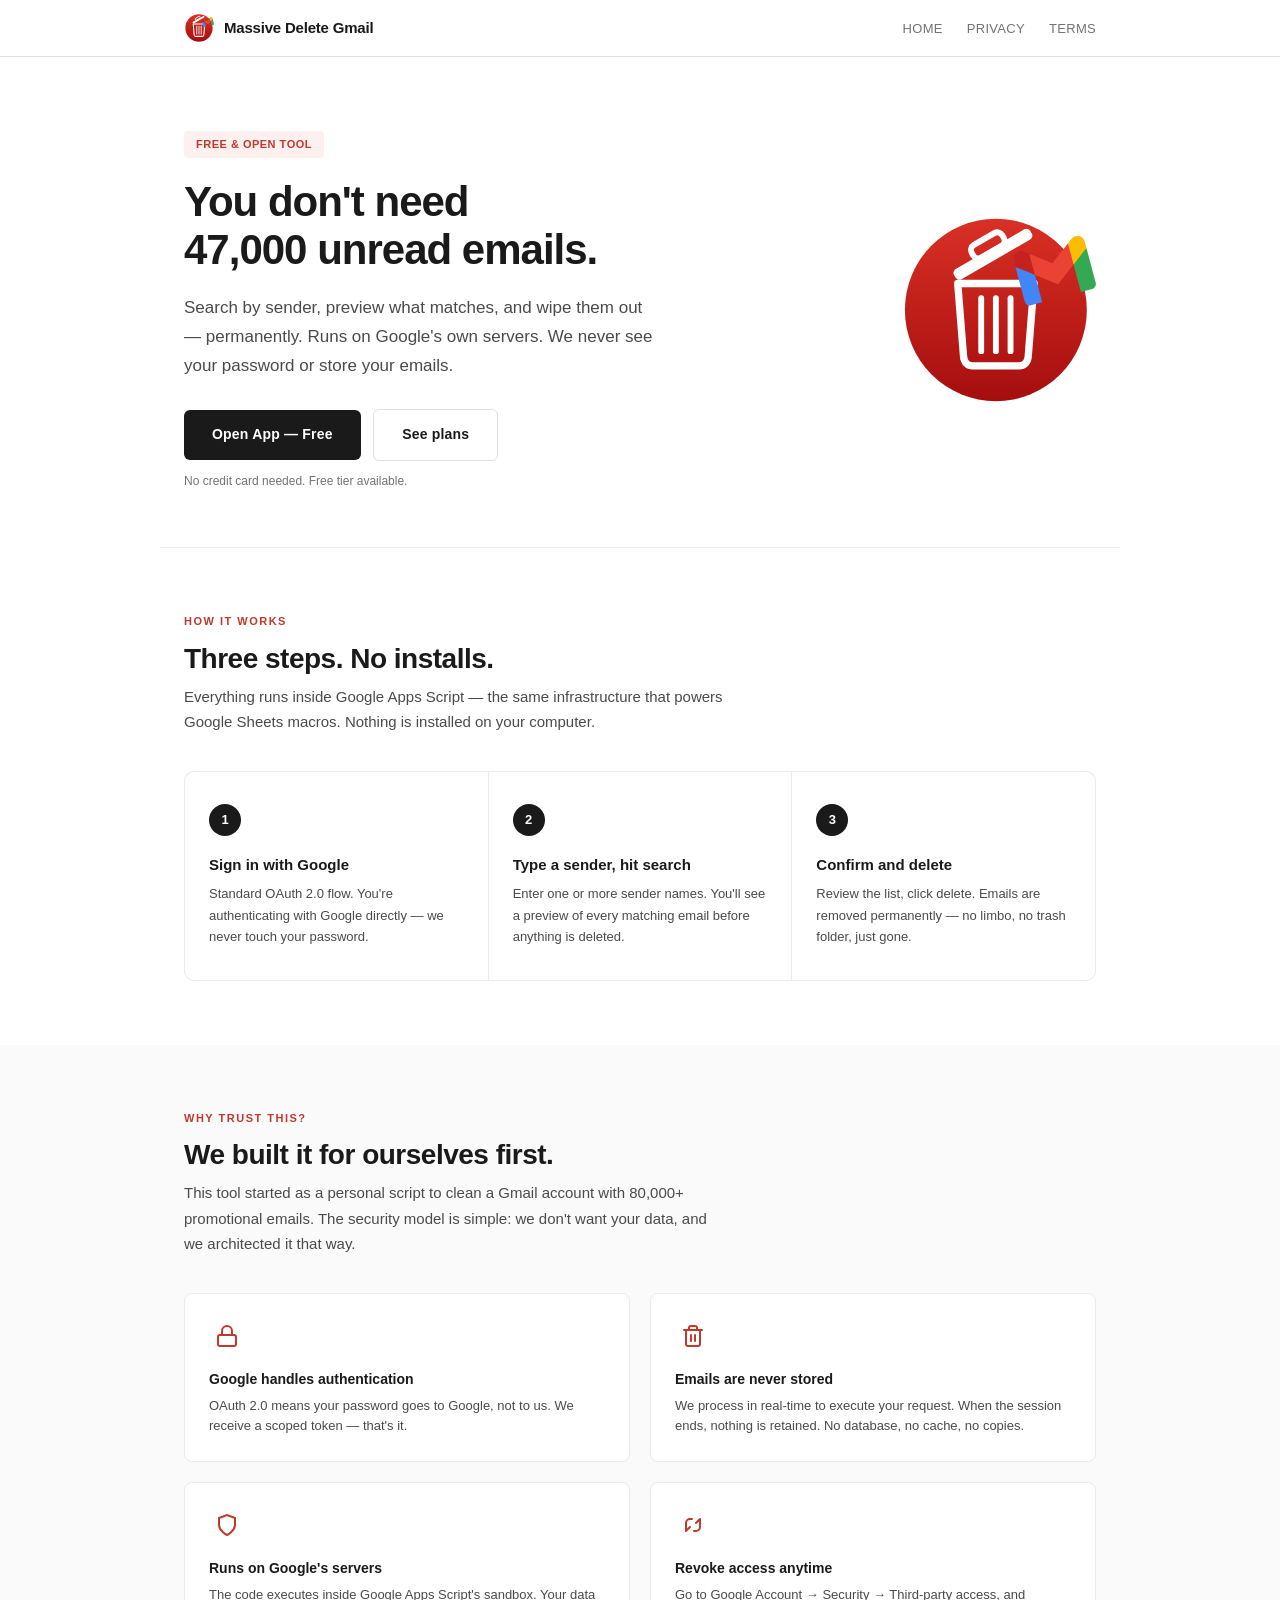
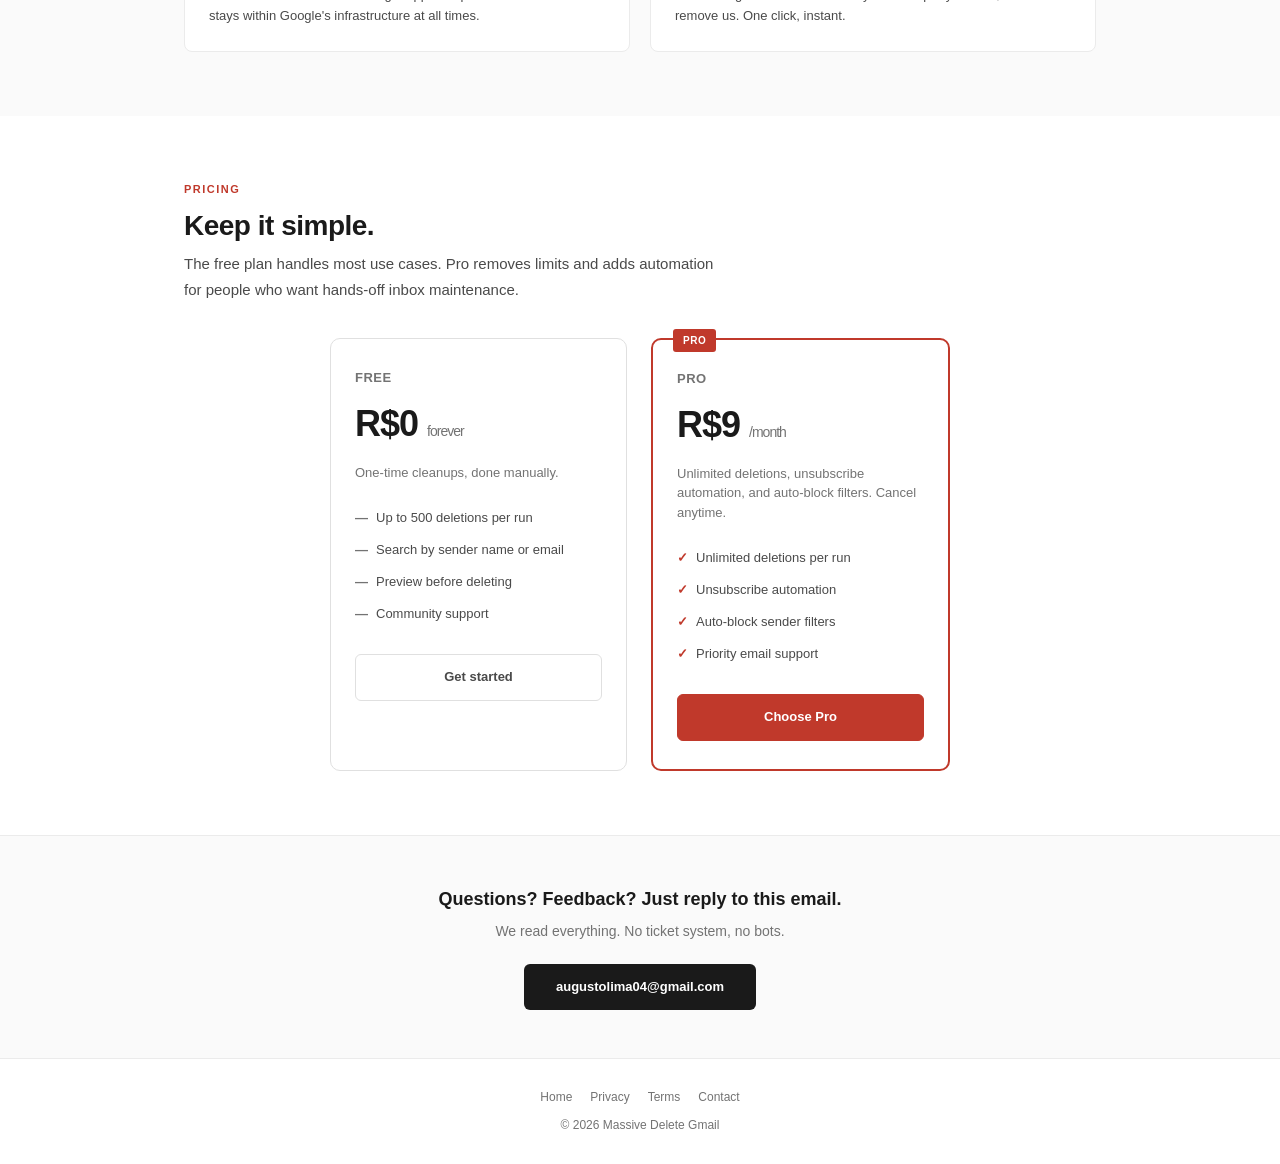
==== index.html @ 410d3230 "Update pricing to BRL R/month" ====
<!DOCTYPE html>
<html lang="en">
<head>
  <meta charset="UTF-8">
  <meta name="viewport" content="width=device-width, initial-scale=1.0">
  <title>Massive Delete Gmail — Bulk Email Cleanup Tool</title>
  <meta name="description" content="Delete thousands of unwanted Gmail emails in seconds. Free, open tool powered by Google Apps Script. No passwords stored.">
  <meta name="robots" content="index, follow">
  <link rel="icon" href="favicon.svg" type="image/svg+xml">
  <link rel="stylesheet" href="styles.css">
  <script async src="https://pagead2.googlesyndication.com/pagead/js/adsbygoogle.js?client=ca-pub-3567117914117424"
     crossorigin="anonymous"></script>
</head>
<body>

<!-- Nav -->
<nav class="nav">
  <div class="nav__inner">
    <a href="index.html" class="nav__brand">
      <img src="logo_official.svg" alt="Logo" width="30" height="30">
      Massive Delete Gmail
    </a>
    <button class="nav__toggle" onclick="document.querySelector('.nav__links').classList.toggle('open')" aria-label="Menu">
      <span></span><span></span><span></span>
    </button>
    <ul class="nav__links">
      <li><a href="index.html">Home</a></li>
      <li><a href="privacy.html">Privacy</a></li>
      <li><a href="terms.html">Terms</a></li>
    </ul>
  </div>
</nav>

<!-- Hero -->
<section class="hero">
  <div class="hero__content">
    <span class="hero__badge">Free &amp; open tool</span>
    <h1 class="hero__title">You don't need 47,000&nbsp;unread&nbsp;emails.</h1>
    <p class="hero__desc">Search by sender, preview what matches, and wipe them out — permanently. Runs on Google's own servers. We never see your password or store your emails.</p>
    <a href="app/" class="hero__cta">Open App — Free</a>
    <a href="#pricing" class="hero__cta hero__cta--alt">See plans</a>
    <small class="hero__note">No credit card needed. Free tier available.</small>
  </div>
  <div class="hero__visual">
    <img src="logo_official.svg" alt="Massive Delete Gmail" width="200" height="200">
  </div>
</section>

<hr class="divider">

<!-- How it works -->
<section class="sect" id="how-it-works">
  <p class="sect__label">How it works</p>
  <h2 class="sect__heading">Three steps. No installs.</h2>
  <p class="sect__sub">Everything runs inside Google Apps Script — the same infrastructure that powers Google Sheets macros. Nothing is installed on your computer.</p>

  <div class="steps">
    <div class="step">
      <div class="step__num">1</div>
      <h3 class="step__title">Sign in with Google</h3>
      <p class="step__text">Standard OAuth 2.0 flow. You're authenticating with Google directly — we never touch your password.</p>
    </div>
    <div class="step">
      <div class="step__num">2</div>
      <h3 class="step__title">Type a sender, hit search</h3>
      <p class="step__text">Enter one or more sender names. You'll see a preview of every matching email before anything is deleted.</p>
    </div>
    <div class="step">
      <div class="step__num">3</div>
      <h3 class="step__title">Confirm and delete</h3>
      <p class="step__text">Review the list, click delete. Emails are removed permanently — no limbo, no trash folder, just gone.</p>
    </div>
  </div>
</section>

<!-- Trust / Security -->
<div class="sect--tinted">
  <section class="sect" id="security">
    <p class="sect__label">Why trust this?</p>
    <h2 class="sect__heading">We built it for ourselves first.</h2>
    <p class="sect__sub">This tool started as a personal script to clean a Gmail account with 80,000+ promotional emails. The security model is simple: we don't want your data, and we architected it that way.</p>

    <div class="trust">
      <div class="trust__item">
        <div class="trust__icon">
          <svg viewBox="0 0 24 24" fill="none" stroke="#c0392b" stroke-width="2" stroke-linecap="round"><rect x="3" y="11" width="18" height="11" rx="2"/><path d="M7 11V7a5 5 0 0110 0v4"/></svg>
        </div>
        <h3 class="trust__title">Google handles authentication</h3>
        <p class="trust__text">OAuth 2.0 means your password goes to Google, not to us. We receive a scoped token — that's it.</p>
      </div>
      <div class="trust__item">
        <div class="trust__icon">
          <svg viewBox="0 0 24 24" fill="none" stroke="#c0392b" stroke-width="2" stroke-linecap="round"><path d="M3 6h18M19 6v14a2 2 0 01-2 2H7a2 2 0 01-2-2V6m3 0V4a2 2 0 012-2h4a2 2 0 012 2v2"/><line x1="10" y1="11" x2="10" y2="17"/><line x1="14" y1="11" x2="14" y2="17"/></svg>
        </div>
        <h3 class="trust__title">Emails are never stored</h3>
        <p class="trust__text">We process in real-time to execute your request. When the session ends, nothing is retained. No database, no cache, no copies.</p>
      </div>
      <div class="trust__item">
        <div class="trust__icon">
          <svg viewBox="0 0 24 24" fill="none" stroke="#c0392b" stroke-width="2" stroke-linecap="round"><path d="M12 22s8-4 8-10V5l-8-3-8 3v7c0 6 8 10 8 10z"/></svg>
        </div>
        <h3 class="trust__title">Runs on Google's servers</h3>
        <p class="trust__text">The code executes inside Google Apps Script's sandbox. Your data stays within Google's infrastructure at all times.</p>
      </div>
      <div class="trust__item">
        <div class="trust__icon">
          <svg viewBox="0 0 24 24" fill="none" stroke="#c0392b" stroke-width="2" stroke-linecap="round"><path d="M9 14l-4 4m0 0l4-4m-4 4V10a4 4 0 014-4h2"/><path d="M15 10l4-4m0 0l-4 4m4-4v8a4 4 0 01-4 4h-2"/></svg>
        </div>
        <h3 class="trust__title">Revoke access anytime</h3>
        <p class="trust__text">Go to Google Account &rarr; Security &rarr; Third-party access, and remove us. One click, instant.</p>
      </div>
    </div>
  </section>
</div>

<!-- Pricing -->
<section class="sect" id="pricing">
  <p class="sect__label">Pricing</p>
  <h2 class="sect__heading">Keep it simple.</h2>
  <p class="sect__sub">The free plan handles most use cases. Pro removes limits and adds automation for people who want hands-off inbox maintenance.</p>

  <div class="pricing">
    <div class="plan">
      <p class="plan__name">Free</p>
      <div class="plan__price">R$0 <span>forever</span></div>
      <p class="plan__desc">One-time cleanups, done manually.</p>
      <ul class="plan__list">
        <li>Up to 500 deletions per run</li>
        <li>Search by sender name or email</li>
        <li>Preview before deleting</li>
        <li>Community support</li>
      </ul>
      <a href="app/" class="plan__btn">Get started</a>
    </div>
    <div class="plan plan--accent">
      <span class="plan__tag">Pro</span>
      <p class="plan__name">Pro</p>
      <div class="plan__price">R$9 <span>/month</span></div>
      <p class="plan__desc">Unlimited deletions, unsubscribe automation, and auto-block filters. Cancel anytime.</p>
      <ul class="plan__list">
        <li>Unlimited deletions per run</li>
        <li>Unsubscribe automation</li>
        <li>Auto-block sender filters</li>
        <li>Priority email support</li>
      </ul>
      <a href="mailto:augustolima04@gmail.com" class="plan__btn">Choose Pro</a>
    </div>
  </div>
</section>

<!-- CTA -->
<section class="cta-band" id="contact">
  <p class="cta-band__text">Questions? Feedback? Just reply to this email.</p>
  <p class="cta-band__sub">We read everything. No ticket system, no bots.</p>
  <a href="mailto:augustolima04@gmail.com" class="cta-band__btn">augustolima04@gmail.com</a>
</section>

<!-- Footer -->
<footer class="footer">
  <div class="footer__row">
    <a href="index.html">Home</a>
    <a href="privacy.html">Privacy</a>
    <a href="terms.html">Terms</a>
    <a href="mailto:augustolima04@gmail.com">Contact</a>
  </div>
  <p>&copy; 2026 Massive Delete Gmail</p>
</footer>

</body>
</html>
---- styles.css ----
/* ═══════════════════════════════════════════════════════════════
   styles.css — maildelete.com.br
   ═══════════════════════════════════════════════════════════════ */

*, *::before, *::after { box-sizing: border-box; margin: 0; padding: 0; }

:root {
  --ink:       #1a1a1a;
  --ink-soft:  #4a4a4a;
  --ink-muted: #737373;
  --surface:   #fafafa;
  --surface-2: #f2f2f2;
  --border:    #e0e0e0;
  --border-lt: #ebebeb;
  --white:     #fff;
  --accent:    #c0392b;
  --accent-dk: #922b21;
  --accent-bg: #fdf0ef;
  --green:     #27ae60;
  --blue:      #2980b9;
  --max-w:     960px;
  --font: -apple-system, BlinkMacSystemFont, 'Segoe UI', Roboto, Oxygen, Ubuntu, sans-serif;
  --mono: 'SF Mono', 'Fira Code', 'Consolas', monospace;
}

html { scroll-behavior: smooth; }
body {
  font-family: var(--font);
  color: var(--ink);
  background: var(--white);
  line-height: 1.7;
  font-size: 16px;
  -webkit-font-smoothing: antialiased;
}
a { color: var(--accent); text-decoration: none; }
a:hover { text-decoration: underline; }
img, svg { display: block; max-width: 100%; }

/* ── Nav ── */
.nav {
  position: sticky; top: 0; z-index: 50;
  background: var(--white);
  border-bottom: 1px solid var(--border);
}
.nav__inner {
  max-width: var(--max-w);
  margin: 0 auto;
  display: flex; align-items: center; justify-content: space-between;
  padding: 0 24px; height: 56px;
}
.nav__brand {
  display: flex; align-items: center; gap: 10px;
  font-weight: 700; font-size: 15px;
  color: var(--ink); text-decoration: none;
  letter-spacing: -0.2px;
}
.nav__brand:hover { text-decoration: none; color: var(--accent); }
.nav__brand img { width: 30px; height: 30px; }
.nav__links { display: flex; gap: 24px; list-style: none; }
.nav__links a {
  font-size: 13px; font-weight: 500; color: var(--ink-muted);
  text-decoration: none; letter-spacing: 0.3px; text-transform: uppercase;
}
.nav__links a:hover { color: var(--ink); text-decoration: none; }

.nav__toggle {
  display: none; background: none; border: none; cursor: pointer; padding: 6px;
}
.nav__toggle span {
  display: block; width: 20px; height: 2px;
  background: var(--ink-soft); margin: 4px 0; border-radius: 1px;
}

@media (max-width: 600px) {
  .nav__toggle { display: block; }
  .nav__links {
    display: none; flex-direction: column;
    position: absolute; top: 56px; left: 0; right: 0;
    background: var(--white); border-bottom: 1px solid var(--border);
    padding: 20px 24px; gap: 14px;
  }
  .nav__links.open { display: flex; }
}

/* ── Hero ── */
.hero {
  max-width: var(--max-w);
  margin: 0 auto;
  padding: 72px 24px 56px;
  display: flex; align-items: center; gap: 48px;
}
.hero__content { flex: 1; }
.hero__badge {
  display: inline-block;
  font-size: 11px; font-weight: 600; letter-spacing: 0.5px;
  text-transform: uppercase;
  color: var(--accent); background: var(--accent-bg);
  padding: 4px 12px; border-radius: 4px; margin-bottom: 20px;
}
.hero__title {
  font-size: 42px; font-weight: 800; line-height: 1.15;
  letter-spacing: -1px; color: var(--ink);
}
.hero__title em {
  font-style: normal;
  color: var(--accent);
  text-decoration: underline;
  text-decoration-color: var(--accent-bg);
  text-underline-offset: 4px;
  text-decoration-thickness: 3px;
}
.hero__desc {
  font-size: 17px; line-height: 1.7; color: var(--ink-soft);
  margin: 20px 0 28px; max-width: 480px;
}
.hero__cta {
  display: inline-block;
  padding: 13px 28px;
  background: var(--ink);
  color: var(--white);
  font-size: 14px; font-weight: 600;
  border-radius: 6px; letter-spacing: 0.2px;
  transition: background 0.15s;
  text-decoration: none;
}
.hero__cta:hover { background: var(--accent); text-decoration: none; }
.hero__cta--alt {
  background: transparent;
  color: var(--ink);
  border: 1.5px solid var(--border);
  margin-left: 8px;
}
.hero__cta--alt:hover { background: var(--bg-tint); color: var(--ink); }
.hero__note {
  display: block; margin-top: 10px;
  font-size: 12px; color: var(--ink-muted);
}
.hero__visual {
  flex-shrink: 0;
  width: 200px; height: 200px;
}
.hero__visual img { width: 100%; height: 100%; object-fit: contain; }

@media (max-width: 700px) {
  .hero { flex-direction: column-reverse; text-align: center; padding: 48px 20px 36px; gap: 28px; }
  .hero__title { font-size: 30px; }
  .hero__desc { margin: 16px auto 24px; }
  .hero__visual { width: 140px; height: 140px; }
}

/* ── Divider ── */
.divider {
  max-width: var(--max-w); margin: 0 auto;
  border: none; border-top: 1px solid var(--border-lt);
}

/* ── Sections ── */
.sect {
  max-width: var(--max-w);
  margin: 0 auto;
  padding: 64px 24px;
}
.sect--tinted { background: var(--surface); }
.sect__label {
  font-size: 11px; font-weight: 700; letter-spacing: 1.5px;
  text-transform: uppercase; color: var(--accent); margin-bottom: 10px;
}
.sect__heading {
  font-size: 28px; font-weight: 700; letter-spacing: -0.5px;
  line-height: 1.25; margin-bottom: 8px;
}
.sect__sub {
  font-size: 15px; color: var(--ink-soft); max-width: 540px;
  margin-bottom: 36px; line-height: 1.7;
}

/* ── Steps ── */
.steps { display: grid; grid-template-columns: repeat(3, 1fr); gap: 1px; background: var(--border-lt); border: 1px solid var(--border-lt); border-radius: 10px; overflow: hidden; }
.step { background: var(--white); padding: 32px 24px; }
.step__num {
  display: inline-flex; align-items: center; justify-content: center;
  width: 32px; height: 32px; border-radius: 50%;
  background: var(--ink); color: var(--white);
  font-size: 13px; font-weight: 700; margin-bottom: 16px;
}
.step__title { font-size: 15px; font-weight: 700; margin-bottom: 6px; }
.step__text { font-size: 13px; color: var(--ink-soft); line-height: 1.65; }
@media (max-width: 600px) { .steps { grid-template-columns: 1fr; } }

/* ── Trust row ── */
.trust {
  display: grid; grid-template-columns: repeat(2, 1fr); gap: 20px;
}
.trust__item {
  padding: 24px;
  border: 1px solid var(--border-lt);
  border-radius: 8px;
  background: var(--white);
}
.trust__icon {
  width: 36px; height: 36px; margin-bottom: 14px;
  display: flex; align-items: center; justify-content: center;
}
.trust__icon svg { width: 24px; height: 24px; }
.trust__title { font-size: 14px; font-weight: 700; margin-bottom: 4px; }
.trust__text { font-size: 13px; color: var(--ink-soft); line-height: 1.6; }
@media (max-width: 600px) { .trust { grid-template-columns: 1fr; } }

/* ── Pricing ── */
.pricing { display: flex; gap: 24px; max-width: 620px; margin: 0 auto; }
.plan {
  flex: 1; padding: 28px 24px;
  border: 1px solid var(--border);
  border-radius: 10px; background: var(--white);
}
.plan--accent { border-color: var(--accent); border-width: 2px; position: relative; }
.plan__tag {
  position: absolute; top: -11px; left: 20px;
  background: var(--accent); color: var(--white);
  font-size: 10px; font-weight: 700; letter-spacing: 0.5px;
  text-transform: uppercase; padding: 3px 10px; border-radius: 3px;
}
.plan__name { font-size: 13px; font-weight: 700; text-transform: uppercase; letter-spacing: 0.5px; color: var(--ink-muted); margin-bottom: 4px; }
.plan__price { font-size: 36px; font-weight: 800; color: var(--ink); letter-spacing: -1px; }
.plan__price span { font-size: 14px; font-weight: 400; color: var(--ink-muted); }
.plan__desc { font-size: 13px; color: var(--ink-muted); margin: 8px 0 20px; line-height: 1.5; }
.plan__list { list-style: none; margin-bottom: 24px; }
.plan__list li {
  font-size: 13px; padding: 5px 0;
  color: var(--ink-soft);
  display: flex; align-items: baseline; gap: 8px;
}
.plan__list li::before {
  content: '—';
  color: var(--ink-muted);
  font-weight: 700;
  flex-shrink: 0;
}
.plan--accent .plan__list li::before { content: '✓'; color: var(--accent); }
.plan__btn {
  display: block; text-align: center; width: 100%;
  padding: 11px; border-radius: 6px;
  font-size: 13px; font-weight: 600;
  text-decoration: none; transition: all 0.15s;
  border: 1px solid var(--border);
  color: var(--ink-soft); background: var(--white);
}
.plan__btn:hover { border-color: var(--ink); color: var(--ink); text-decoration: none; }
.plan--accent .plan__btn {
  background: var(--accent); border-color: var(--accent); color: var(--white);
}
.plan--accent .plan__btn:hover { background: var(--accent-dk); border-color: var(--accent-dk); }
@media (max-width: 600px) { .pricing { flex-direction: column; } }

/* ── CTA band ── */
.cta-band {
  border-top: 1px solid var(--border-lt);
  border-bottom: 1px solid var(--border-lt);
  background: var(--surface);
  text-align: center;
  padding: 48px 24px;
}
.cta-band__text {
  font-size: 18px; font-weight: 600; color: var(--ink);
  margin-bottom: 6px;
}
.cta-band__sub { font-size: 14px; color: var(--ink-muted); margin-bottom: 20px; }
.cta-band__btn {
  display: inline-block; padding: 12px 32px;
  background: var(--ink); color: var(--white);
  font-size: 13px; font-weight: 600; border-radius: 6px;
  text-decoration: none; transition: background 0.15s;
}
.cta-band__btn:hover { background: var(--accent); text-decoration: none; }

/* ── Footer ── */
.footer {
  padding: 28px 24px;
  text-align: center; font-size: 12px; color: var(--ink-muted);
}
.footer__row { display: flex; justify-content: center; gap: 18px; margin-bottom: 8px; flex-wrap: wrap; }
.footer a { color: var(--ink-muted); text-decoration: none; }
.footer a:hover { color: var(--ink); }

/* ── Legal ── */
.legal { max-width: 680px; margin: 0 auto; padding: 48px 24px 72px; }
.legal h1 { font-size: 26px; font-weight: 800; letter-spacing: -0.5px; margin-bottom: 4px; }
.legal .updated { font-size: 12px; color: var(--ink-muted); margin-bottom: 36px; }
.legal h2 { font-size: 16px; font-weight: 700; margin: 36px 0 8px; }
.legal p, .legal li { font-size: 14px; color: var(--ink-soft); margin-bottom: 10px; line-height: 1.75; }
.legal ul, .legal ol { padding-left: 20px; }
.legal li { margin-bottom: 5px; }
.legal strong { color: var(--ink); font-weight: 600; }
.legal a { color: var(--accent); }
.legal code { background: var(--surface-2); padding: 1px 5px; border-radius: 3px; font-family: var(--mono); font-size: 13px; }

/* ── 404 ── */
.e404 { text-align: center; padding: 100px 24px; }
.e404__num { font-size: 80px; font-weight: 800; color: var(--border); line-height: 1; letter-spacing: -4px; }
.e404__msg { font-size: 16px; color: var(--ink-soft); margin: 16px 0 32px; }
.e404__link {
  display: inline-block; padding: 11px 28px;
  background: var(--ink); color: var(--white);
  font-size: 13px; font-weight: 600; border-radius: 6px;
  text-decoration: none; transition: background 0.15s;
}
.e404__link:hover { background: var(--accent); text-decoration: none; }

@media (max-width: 600px) {
  .sect { padding: 40px 20px; }
  .hero__title { font-size: 28px; }
  .sect__heading { font-size: 22px; }
  .legal { padding: 32px 16px 48px; }
  .legal h1 { font-size: 22px; }
}
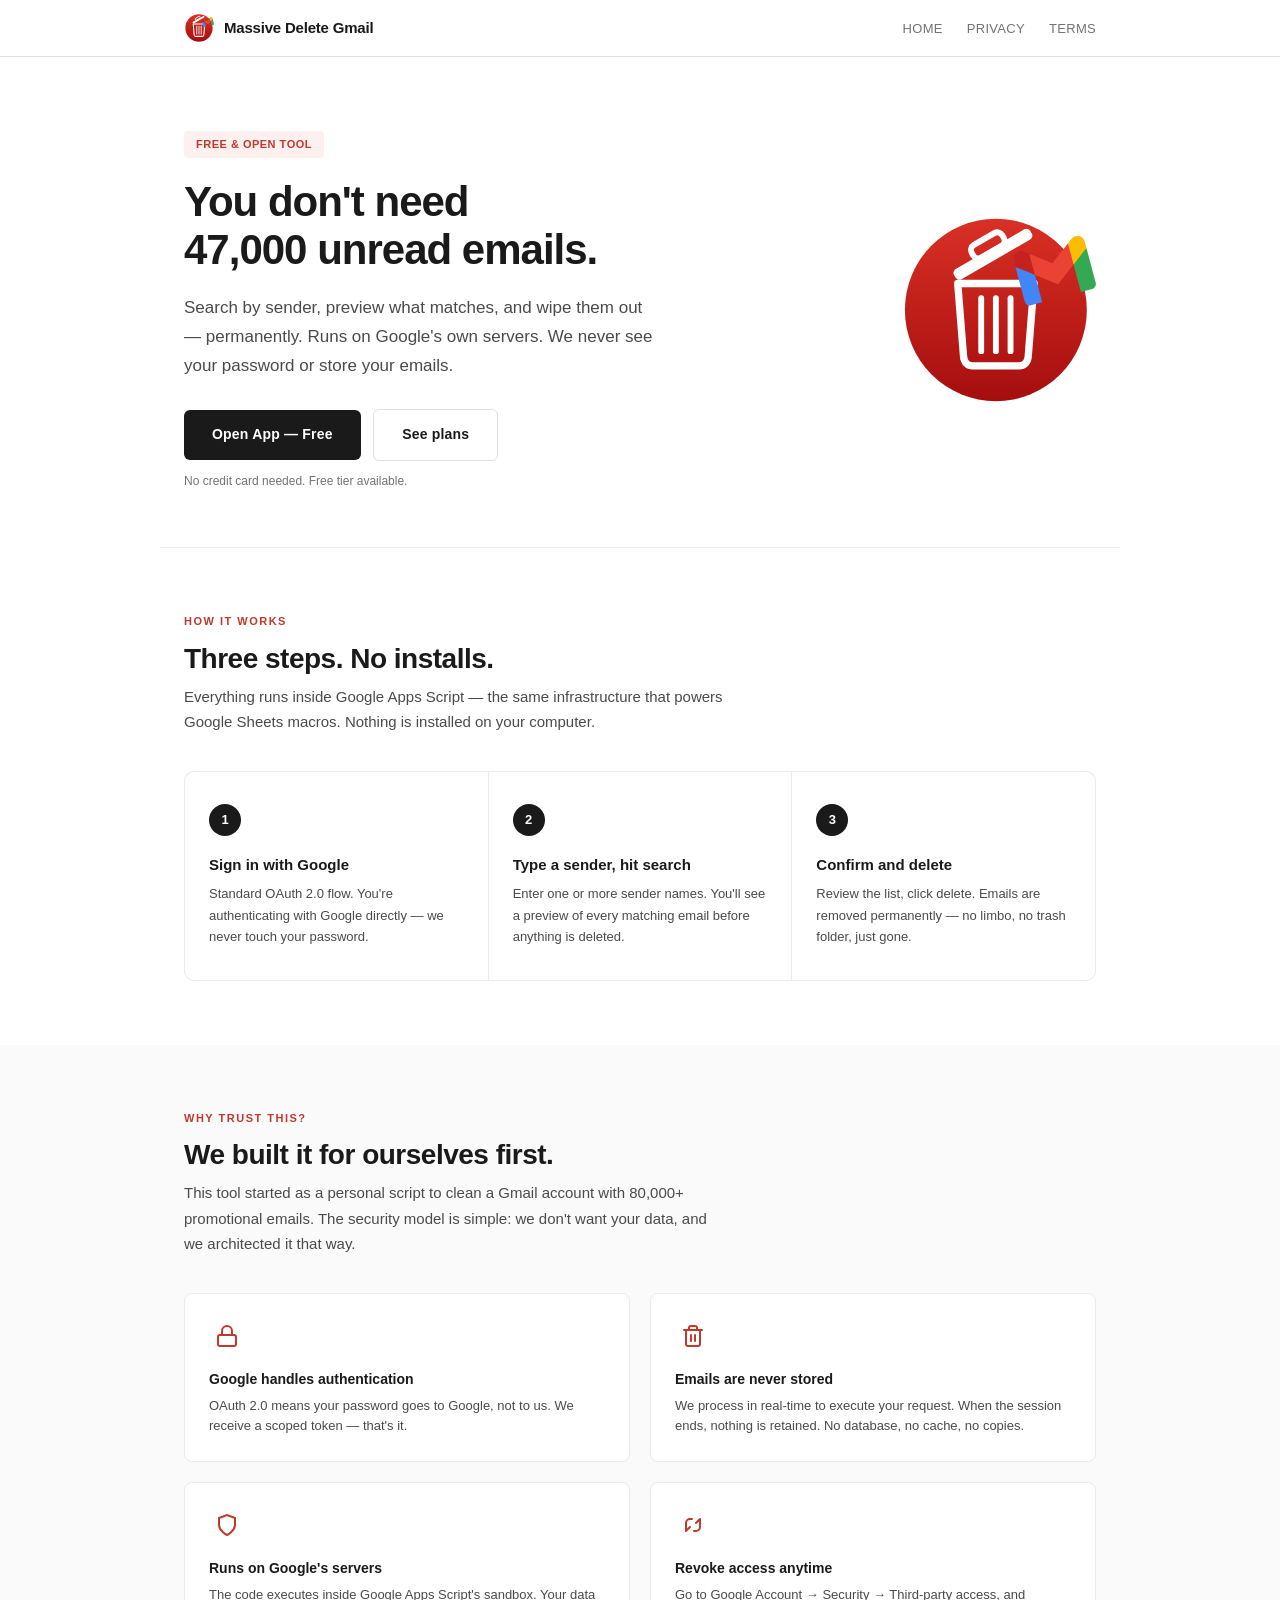
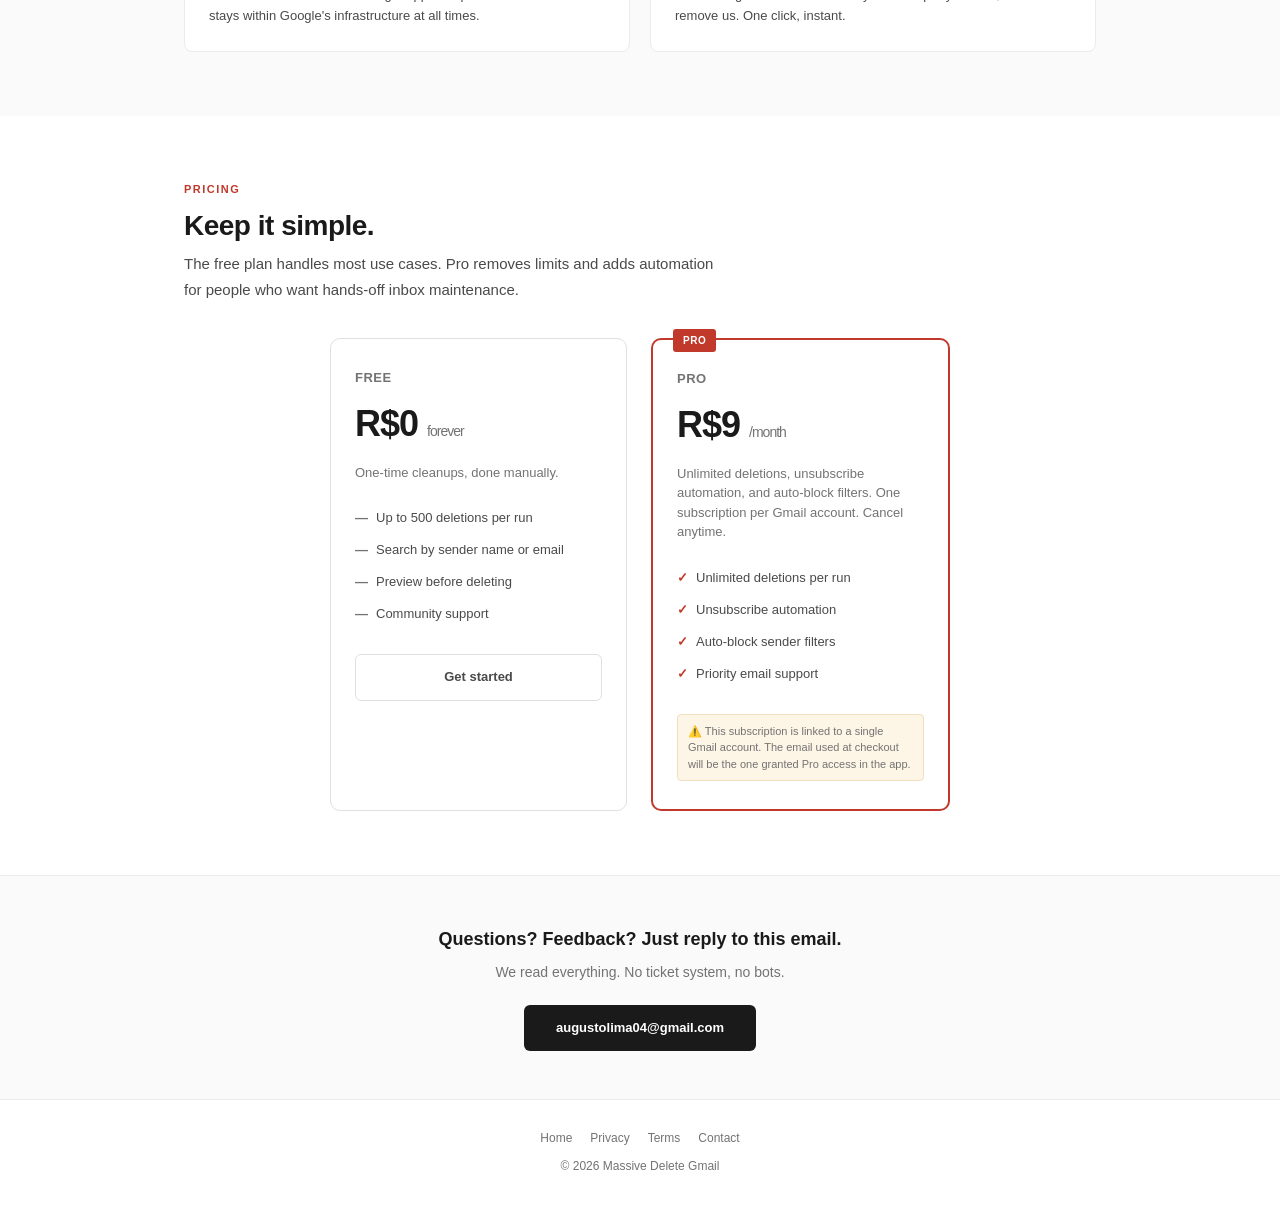
==== commit a88ff873: "feat: Stripe Buy Button + email disclaimer on pricing + styles" ====
--- a/index.html
+++ b/index.html
@@ -10,6 +10,7 @@
   <link rel="stylesheet" href="styles.css">
   <script async src="https://pagead2.googlesyndication.com/pagead/js/adsbygoogle.js?client=ca-pub-3567117914117424"
      crossorigin="anonymous"></script>
+  <script async src="https://js.stripe.com/v3/buy-button.js"></script>
 </head>
 <body>
 
@@ -24,9 +25,9 @@
       <span></span><span></span><span></span>
     </button>
     <ul class="nav__links">
-      <li><a href="index.html">Home</a></li>
-      <li><a href="privacy.html">Privacy</a></li>
-      <li><a href="terms.html">Terms</a></li>
+      <li><a href="index.html" data-i18n="navHome">Home</a></li>
+      <li><a href="privacy.html" data-i18n="navPrivacy">Privacy</a></li>
+      <li><a href="terms.html" data-i18n="navTerms">Terms</a></li>
     </ul>
   </div>
 </nav>
@@ -34,12 +35,12 @@
 <!-- Hero -->
 <section class="hero">
   <div class="hero__content">
-    <span class="hero__badge">Free &amp; open tool</span>
-    <h1 class="hero__title">You don't need 47,000&nbsp;unread&nbsp;emails.</h1>
-    <p class="hero__desc">Search by sender, preview what matches, and wipe them out — permanently. Runs on Google's own servers. We never see your password or store your emails.</p>
-    <a href="app/" class="hero__cta">Open App — Free</a>
-    <a href="#pricing" class="hero__cta hero__cta--alt">See plans</a>
-    <small class="hero__note">No credit card needed. Free tier available.</small>
+    <span class="hero__badge" data-i18n="heroBadge">Free &amp; open tool</span>
+    <h1 class="hero__title" data-i18n="heroTitle">You don't need 47,000&nbsp;unread&nbsp;emails.</h1>
+    <p class="hero__desc" data-i18n="heroDesc">Search by sender, preview what matches, and wipe them out — permanently. Runs on Google's own servers. We never see your password or store your emails.</p>
+    <a href="app/" class="hero__cta" data-i18n="heroCta">Open App — Free</a>
+    <a href="#pricing" class="hero__cta hero__cta--alt" data-i18n="heroCtaAlt">See plans</a>
+    <small class="hero__note" data-i18n="heroNote">No credit card needed. Free tier available.</small>
   </div>
   <div class="hero__visual">
     <img src="logo_official.svg" alt="Massive Delete Gmail" width="200" height="200">
@@ -50,25 +51,25 @@
 
 <!-- How it works -->
 <section class="sect" id="how-it-works">
-  <p class="sect__label">How it works</p>
-  <h2 class="sect__heading">Three steps. No installs.</h2>
-  <p class="sect__sub">Everything runs inside Google Apps Script — the same infrastructure that powers Google Sheets macros. Nothing is installed on your computer.</p>
+  <p class="sect__label" data-i18n="howLabel">How it works</p>
+  <h2 class="sect__heading" data-i18n="howHeading">Three steps. No installs.</h2>
+  <p class="sect__sub" data-i18n="howSub">Everything runs inside Google Apps Script — the same infrastructure that powers Google Sheets macros. Nothing is installed on your computer.</p>
 
   <div class="steps">
     <div class="step">
       <div class="step__num">1</div>
-      <h3 class="step__title">Sign in with Google</h3>
-      <p class="step__text">Standard OAuth 2.0 flow. You're authenticating with Google directly — we never touch your password.</p>
+      <h3 class="step__title" data-i18n="step1Title">Sign in with Google</h3>
+      <p class="step__text" data-i18n="step1Text">Standard OAuth 2.0 flow. You're authenticating with Google directly — we never touch your password.</p>
     </div>
     <div class="step">
       <div class="step__num">2</div>
-      <h3 class="step__title">Type a sender, hit search</h3>
-      <p class="step__text">Enter one or more sender names. You'll see a preview of every matching email before anything is deleted.</p>
+      <h3 class="step__title" data-i18n="step2Title">Type a sender, hit search</h3>
+      <p class="step__text" data-i18n="step2Text">Enter one or more sender names. You'll see a preview of every matching email before anything is deleted.</p>
     </div>
     <div class="step">
       <div class="step__num">3</div>
-      <h3 class="step__title">Confirm and delete</h3>
-      <p class="step__text">Review the list, click delete. Emails are removed permanently — no limbo, no trash folder, just gone.</p>
+      <h3 class="step__title" data-i18n="step3Title">Confirm and delete</h3>
+      <p class="step__text" data-i18n="step3Text">Review the list, click delete. Emails are removed permanently — no limbo, no trash folder, just gone.</p>
     </div>
   </div>
 </section>
@@ -76,38 +77,38 @@
 <!-- Trust / Security -->
 <div class="sect--tinted">
   <section class="sect" id="security">
-    <p class="sect__label">Why trust this?</p>
-    <h2 class="sect__heading">We built it for ourselves first.</h2>
-    <p class="sect__sub">This tool started as a personal script to clean a Gmail account with 80,000+ promotional emails. The security model is simple: we don't want your data, and we architected it that way.</p>
+    <p class="sect__label" data-i18n="trustLabel">Why trust this?</p>
+    <h2 class="sect__heading" data-i18n="trustHeading">We built it for ourselves first.</h2>
+    <p class="sect__sub" data-i18n="trustSub">This tool started as a personal script to clean a Gmail account with 80,000+ promotional emails. The security model is simple: we don't want your data, and we architected it that way.</p>
 
     <div class="trust">
       <div class="trust__item">
         <div class="trust__icon">
           <svg viewBox="0 0 24 24" fill="none" stroke="#c0392b" stroke-width="2" stroke-linecap="round"><rect x="3" y="11" width="18" height="11" rx="2"/><path d="M7 11V7a5 5 0 0110 0v4"/></svg>
         </div>
-        <h3 class="trust__title">Google handles authentication</h3>
-        <p class="trust__text">OAuth 2.0 means your password goes to Google, not to us. We receive a scoped token — that's it.</p>
+        <h3 class="trust__title" data-i18n="trust1Title">Google handles authentication</h3>
+        <p class="trust__text" data-i18n="trust1Text">OAuth 2.0 means your password goes to Google, not to us. We receive a scoped token — that's it.</p>
       </div>
       <div class="trust__item">
         <div class="trust__icon">
           <svg viewBox="0 0 24 24" fill="none" stroke="#c0392b" stroke-width="2" stroke-linecap="round"><path d="M3 6h18M19 6v14a2 2 0 01-2 2H7a2 2 0 01-2-2V6m3 0V4a2 2 0 012-2h4a2 2 0 012 2v2"/><line x1="10" y1="11" x2="10" y2="17"/><line x1="14" y1="11" x2="14" y2="17"/></svg>
         </div>
-        <h3 class="trust__title">Emails are never stored</h3>
-        <p class="trust__text">We process in real-time to execute your request. When the session ends, nothing is retained. No database, no cache, no copies.</p>
+        <h3 class="trust__title" data-i18n="trust2Title">Emails are never stored</h3>
+        <p class="trust__text" data-i18n="trust2Text">We process in real-time to execute your request. When the session ends, nothing is retained. No database, no cache, no copies.</p>
       </div>
       <div class="trust__item">
         <div class="trust__icon">
           <svg viewBox="0 0 24 24" fill="none" stroke="#c0392b" stroke-width="2" stroke-linecap="round"><path d="M12 22s8-4 8-10V5l-8-3-8 3v7c0 6 8 10 8 10z"/></svg>
         </div>
-        <h3 class="trust__title">Runs on Google's servers</h3>
-        <p class="trust__text">The code executes inside Google Apps Script's sandbox. Your data stays within Google's infrastructure at all times.</p>
+        <h3 class="trust__title" data-i18n="trust3Title">Runs on Google's servers</h3>
+        <p class="trust__text" data-i18n="trust3Text">The code executes inside Google Apps Script's sandbox. Your data stays within Google's infrastructure at all times.</p>
       </div>
       <div class="trust__item">
         <div class="trust__icon">
           <svg viewBox="0 0 24 24" fill="none" stroke="#c0392b" stroke-width="2" stroke-linecap="round"><path d="M9 14l-4 4m0 0l4-4m-4 4V10a4 4 0 014-4h2"/><path d="M15 10l4-4m0 0l-4 4m4-4v8a4 4 0 01-4 4h-2"/></svg>
         </div>
-        <h3 class="trust__title">Revoke access anytime</h3>
-        <p class="trust__text">Go to Google Account &rarr; Security &rarr; Third-party access, and remove us. One click, instant.</p>
+        <h3 class="trust__title" data-i18n="trust4Title">Revoke access anytime</h3>
+        <p class="trust__text" data-i18n="trust4Text">Go to Google Account → Security → Third-party access, and remove us. One click, instant.</p>
       </div>
     </div>
   </section>
@@ -115,56 +116,188 @@
 
 <!-- Pricing -->
 <section class="sect" id="pricing">
-  <p class="sect__label">Pricing</p>
-  <h2 class="sect__heading">Keep it simple.</h2>
-  <p class="sect__sub">The free plan handles most use cases. Pro removes limits and adds automation for people who want hands-off inbox maintenance.</p>
+  <p class="sect__label" data-i18n="pricingLabel">Pricing</p>
+  <h2 class="sect__heading" data-i18n="pricingHeading">Keep it simple.</h2>
+  <p class="sect__sub" data-i18n="pricingSub">The free plan handles most use cases. Pro removes limits and adds automation for people who want hands-off inbox maintenance.</p>
 
   <div class="pricing">
     <div class="plan">
       <p class="plan__name">Free</p>
-      <div class="plan__price">R$0 <span>forever</span></div>
-      <p class="plan__desc">One-time cleanups, done manually.</p>
+      <div class="plan__price">R$0 <span data-i18n="priceFreeSpan">forever</span></div>
+      <p class="plan__desc" data-i18n="freeDesc">One-time cleanups, done manually.</p>
       <ul class="plan__list">
-        <li>Up to 500 deletions per run</li>
-        <li>Search by sender name or email</li>
-        <li>Preview before deleting</li>
-        <li>Community support</li>
+        <li data-i18n="freeFeat1">Up to 500 deletions per run</li>
+        <li data-i18n="freeFeat2">Search by sender name or email</li>
+        <li data-i18n="freeFeat3">Preview before deleting</li>
+        <li data-i18n="freeFeat4">Community support</li>
       </ul>
-      <a href="app/" class="plan__btn">Get started</a>
+      <a href="app/" class="plan__btn" data-i18n="freeBtn">Get started</a>
     </div>
     <div class="plan plan--accent">
       <span class="plan__tag">Pro</span>
       <p class="plan__name">Pro</p>
-      <div class="plan__price">R$9 <span>/month</span></div>
-      <p class="plan__desc">Unlimited deletions, unsubscribe automation, and auto-block filters. Cancel anytime.</p>
+      <div class="plan__price">R$9 <span data-i18n="priceProSpan">/month</span></div>
+      <p class="plan__desc" data-i18n="proDesc">Unlimited deletions, unsubscribe automation, and auto-block filters. One subscription per Gmail account. Cancel anytime.</p>
       <ul class="plan__list">
-        <li>Unlimited deletions per run</li>
-        <li>Unsubscribe automation</li>
-        <li>Auto-block sender filters</li>
-        <li>Priority email support</li>
+        <li data-i18n="proFeat1">Unlimited deletions per run</li>
+        <li data-i18n="proFeat2">Unsubscribe automation</li>
+        <li data-i18n="proFeat3">Auto-block sender filters</li>
+        <li data-i18n="proFeat4">Priority email support</li>
       </ul>
-      <a href="mailto:augustolima04@gmail.com" class="plan__btn">Choose Pro</a>
+      <stripe-buy-button
+        buy-button-id="buy_btn_1T6GWX2LwvqbmS6eyK4rBzUN"
+        publishable-key="pk_live_51Ssv5o2LwvqbmS6e3dOTaiLQ5FJvyRxrVPk2h6oLV9kLl58ZvE0VUT9vdXPkfliX2MygSQkF95ylsnbbOpkUHYNH001HE6k2gi"
+      ></stripe-buy-button>
+      <p class="plan__note" data-i18n="proEmailNote">⚠️ This subscription is linked to a single Gmail account. The email used at checkout will be the one granted Pro access in the app.</p>
     </div>
   </div>
 </section>
 
 <!-- CTA -->
 <section class="cta-band" id="contact">
-  <p class="cta-band__text">Questions? Feedback? Just reply to this email.</p>
-  <p class="cta-band__sub">We read everything. No ticket system, no bots.</p>
+  <p class="cta-band__text" data-i18n="ctaText">Questions? Feedback? Just reply to this email.</p>
+  <p class="cta-band__sub" data-i18n="ctaSub">We read everything. No ticket system, no bots.</p>
   <a href="mailto:augustolima04@gmail.com" class="cta-band__btn">augustolima04@gmail.com</a>
 </section>
 
 <!-- Footer -->
 <footer class="footer">
   <div class="footer__row">
-    <a href="index.html">Home</a>
-    <a href="privacy.html">Privacy</a>
-    <a href="terms.html">Terms</a>
-    <a href="mailto:augustolima04@gmail.com">Contact</a>
+    <a href="index.html" data-i18n="navHome">Home</a>
+    <a href="privacy.html" data-i18n="navPrivacy">Privacy</a>
+    <a href="terms.html" data-i18n="navTerms">Terms</a>
+    <a href="mailto:augustolima04@gmail.com" data-i18n="navContact">Contact</a>
   </div>
   <p>&copy; 2026 Massive Delete Gmail</p>
 </footer>
 
+<script>
+(function() {
+  var lang = (navigator.language || 'en').toLowerCase();
+  var L = lang.startsWith('pt') ? 'pt' : lang.startsWith('es') ? 'es' : 'en';
+
+  var T = {
+    pt: {
+      navHome: 'Início', navPrivacy: 'Privacidade', navTerms: 'Termos', navContact: 'Contato',
+      heroBadge: 'Ferramenta gratuita e aberta',
+      heroTitle: 'Você não precisa de 47.000\u00a0e-mails\u00a0não\u00a0lidos.',
+      heroDesc: 'Pesquise por remetente, veja o que combina e apague tudo — permanentemente. Roda nos servidores do Google. Nunca vemos sua senha ou armazenamos seus e-mails.',
+      heroCta: 'Abrir App — Grátis',
+      heroCtaAlt: 'Ver planos',
+      heroNote: 'Sem cartão de crédito. Plano gratuito disponível.',
+      howLabel: 'Como funciona',
+      howHeading: 'Três passos. Sem instalação.',
+      howSub: 'Tudo roda dentro do Google Apps Script — a mesma infraestrutura que alimenta as macros do Google Sheets. Nada é instalado no seu computador.',
+      step1Title: 'Faça login com o Google',
+      step1Text: 'Fluxo padrão OAuth 2.0. Você se autentica diretamente com o Google — nós nunca tocamos na sua senha.',
+      step2Title: 'Digite um remetente e pesquise',
+      step2Text: 'Insira um ou mais nomes de remetentes. Você verá uma prévia de cada e-mail correspondente antes de qualquer exclusão.',
+      step3Title: 'Confirme e exclua',
+      step3Text: 'Revise a lista, clique em excluir. Os e-mails são removidos permanentemente — sem lixeira, sem limbo, apenas eliminados.',
+      trustLabel: 'Por que confiar?',
+      trustHeading: 'Construímos para nós mesmos primeiro.',
+      trustSub: 'Essa ferramenta começou como um script pessoal para limpar uma conta Gmail com mais de 80.000 e-mails promocionais. O modelo de segurança é simples: não queremos seus dados, e projetamos assim.',
+      trust1Title: 'Google cuida da autenticação',
+      trust1Text: 'OAuth 2.0 significa que sua senha vai para o Google, não para nós. Recebemos apenas um token com escopo limitado.',
+      trust2Title: 'E-mails nunca são armazenados',
+      trust2Text: 'Processamos em tempo real para executar sua solicitação. Quando a sessão termina, nada é retido. Sem banco de dados, sem cache, sem cópias.',
+      trust3Title: 'Roda nos servidores do Google',
+      trust3Text: 'O código executa dentro do sandbox do Google Apps Script. Seus dados permanecem dentro da infraestrutura do Google o tempo todo.',
+      trust4Title: 'Revogue o acesso a qualquer momento',
+      trust4Text: 'Vá em Conta Google → Segurança → Acesso de terceiros e nos remova. Um clique, instantâneo.',
+      pricingLabel: 'Preços',
+      pricingHeading: 'Simples assim.',
+      pricingSub: 'O plano gratuito resolve a maioria dos casos. O Pro remove limites e adiciona automação para quem quer uma caixa de entrada sempre limpa.',
+      priceFreeSpan: 'para sempre',
+      freeDesc: 'Limpezas pontuais, feitas manualmente.',
+      freeFeat1: 'Até 500 exclusões por execução',
+      freeFeat2: 'Busca por nome ou e-mail do remetente',
+      freeFeat3: 'Prévia antes de excluir',
+      freeFeat4: 'Suporte da comunidade',
+      freeBtn: 'Começar grátis',
+      priceProSpan: '/mês',
+      proDesc: 'Exclusões ilimitadas, cancelamento automático de inscrições e filtros de bloqueio. Uma assinatura por conta Gmail. Cancele quando quiser.',
+      proFeat1: 'Exclusões ilimitadas por execução',
+      proFeat2: 'Cancelamento automático de inscrições',
+      proFeat3: 'Filtros de bloqueio automático',
+      proFeat4: 'Suporte prioritário por e-mail',
+      proBtn: 'Assinar Pro',
+      proEmailNote: '⚠️ A assinatura é vinculada a um único e-mail. O e-mail usado na compra será o que receberá acesso Pro no app.',
+      ctaText: 'Dúvidas? Feedback? Basta responder este e-mail.',
+      ctaSub: 'Lemos tudo. Sem sistema de tickets, sem robôs.',
+    },
+    es: {
+      navHome: 'Inicio', navPrivacy: 'Privacidad', navTerms: 'Términos', navContact: 'Contacto',
+      heroBadge: 'Herramienta gratuita y abierta',
+      heroTitle: 'No necesitas 47.000\u00a0correos\u00a0sin\u00a0leer.',
+      heroDesc: 'Busca por remitente, previsualiza lo que coincide y elimínalos — permanentemente. Funciona en los servidores de Google. Nunca vemos tu contraseña ni almacenamos tus correos.',
+      heroCta: 'Abrir App — Gratis',
+      heroCtaAlt: 'Ver planes',
+      heroNote: 'Sin tarjeta de crédito. Plan gratuito disponible.',
+      howLabel: 'Cómo funciona',
+      howHeading: 'Tres pasos. Sin instalaciones.',
+      howSub: 'Todo funciona dentro de Google Apps Script — la misma infraestructura que impulsa las macros de Google Sheets. No se instala nada en tu computadora.',
+      step1Title: 'Inicia sesión con Google',
+      step1Text: 'Flujo estándar OAuth 2.0. Te autentificas directamente con Google — nunca tocamos tu contraseña.',
+      step2Title: 'Escribe un remitente y busca',
+      step2Text: 'Ingresa uno o más nombres de remitentes. Verás una vista previa de cada correo coincidente antes de que se elimine algo.',
+      step3Title: 'Confirma y elimina',
+      step3Text: 'Revisa la lista, haz clic en eliminar. Los correos se eliminan permanentemente — sin papelera, sin limbo, simplemente desaparecen.',
+      trustLabel: '¿Por qué confiar?',
+      trustHeading: 'Lo construimos para nosotros primero.',
+      trustSub: 'Esta herramienta comenzó como un script personal para limpiar una cuenta de Gmail con más de 80.000 correos promocionales. El modelo de seguridad es simple: no queremos tus datos, y lo diseñamos así.',
+      trust1Title: 'Google maneja la autenticación',
+      trust1Text: 'OAuth 2.0 significa que tu contraseña va a Google, no a nosotros. Recibimos solo un token con alcance limitado.',
+      trust2Title: 'Los correos nunca se almacenan',
+      trust2Text: 'Procesamos en tiempo real para ejecutar tu solicitud. Cuando la sesión termina, nada se retiene. Sin base de datos, sin caché, sin copias.',
+      trust3Title: 'Funciona en los servidores de Google',
+      trust3Text: 'El código se ejecuta dentro del sandbox de Google Apps Script. Tus datos permanecen dentro de la infraestructura de Google todo el tiempo.',
+      trust4Title: 'Revoca el acceso en cualquier momento',
+      trust4Text: 'Ve a Cuenta de Google → Seguridad → Acceso de terceros y elimínanos. Un clic, instantáneo.',
+      pricingLabel: 'Precios',
+      pricingHeading: 'Así de simple.',
+      pricingSub: 'El plan gratuito resuelve la mayoría de los casos. Pro elimina límites y agrega automatización para quienes quieren una bandeja siempre limpia.',
+      priceFreeSpan: 'para siempre',
+      freeDesc: 'Limpiezas puntuales, hechas manualmente.',
+      freeFeat1: 'Hasta 500 eliminaciones por ejecución',
+      freeFeat2: 'Búsqueda por nombre o correo del remitente',
+      freeFeat3: 'Vista previa antes de eliminar',
+      freeFeat4: 'Soporte de la comunidad',
+      freeBtn: 'Empezar gratis',
+      priceProSpan: '/mes',
+      proDesc: 'Eliminaciones ilimitadas, cancelación automática de suscripciones y filtros de bloqueo. Una suscripción por cuenta de Gmail. Cancela cuando quieras.',
+      proFeat1: 'Eliminaciones ilimitadas por ejecución',
+      proFeat2: 'Cancelación automática de suscripciones',
+      proFeat3: 'Filtros de bloqueo automático',
+      proFeat4: 'Soporte prioritario por correo',
+      proBtn: 'Suscribirse a Pro',
+      proEmailNote: '⚠️ La suscripción está vinculada a un único correo. El correo usado en la compra será el que reciba acceso Pro en la app.',
+      ctaText: '¿Preguntas? ¿Comentarios? Solo responde a este correo.',
+      ctaSub: 'Leemos todo. Sin sistema de tickets, sin bots.',
+    }
+  };
+
+  if (L === 'en') return;
+  var dict = T[L];
+  if (!dict) return;
+
+  // Update page title & meta description
+  if (L === 'pt') {
+    document.title = 'Massive Delete Gmail — Limpeza de E-mails em Massa';
+    document.querySelector('meta[name="description"]').content = 'Exclua milhares de e-mails indesejados do Gmail em segundos. Ferramenta gratuita e aberta. Sem senhas armazenadas.';
+  } else {
+    document.title = 'Massive Delete Gmail — Herramienta de Limpieza Masiva de Correos';
+    document.querySelector('meta[name="description"]').content = 'Elimina miles de correos no deseados de Gmail en segundos. Herramienta gratuita y abierta. Sin contraseñas almacenadas.';
+  }
+
+  document.documentElement.lang = L === 'pt' ? 'pt-BR' : 'es';
+
+  document.querySelectorAll('[data-i18n]').forEach(function(el) {
+    var key = el.getAttribute('data-i18n');
+    if (dict[key]) el.textContent = dict[key];
+  });
+})();
+</script>
+
 </body>
 </html>
--- a/styles.css
+++ b/styles.css
@@ -250,6 +250,11 @@
   background: var(--accent); border-color: var(--accent); color: var(--white);
 }
 .plan--accent .plan__btn:hover { background: var(--accent-dk); border-color: var(--accent-dk); }
+.plan__note {
+  font-size: 11px; line-height: 1.5; color: var(--ink-muted);
+  margin-top: 12px; padding: 8px 10px;
+  background: #fdf5e6; border-radius: 4px; border: 1px solid #f0e0c0;
+}
 @media (max-width: 600px) { .pricing { flex-direction: column; } }
 
 /* ── CTA band ── */
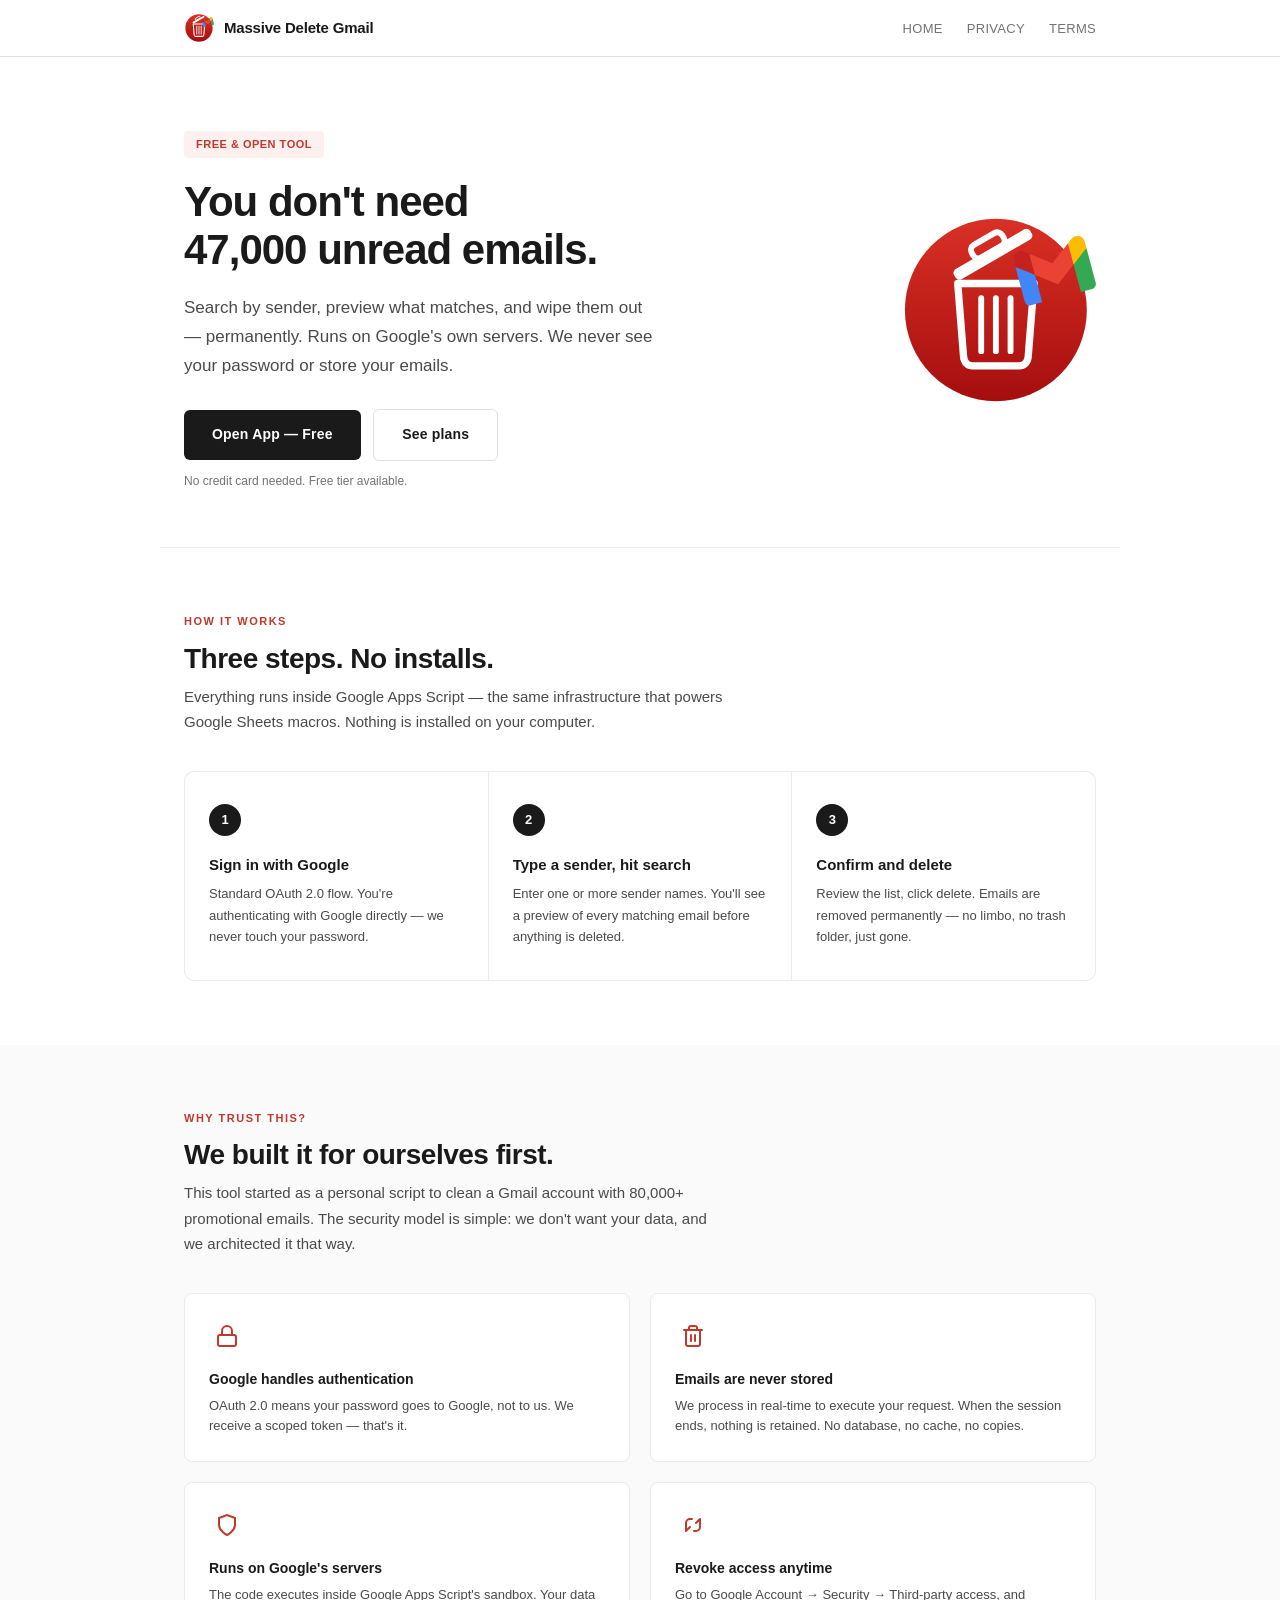
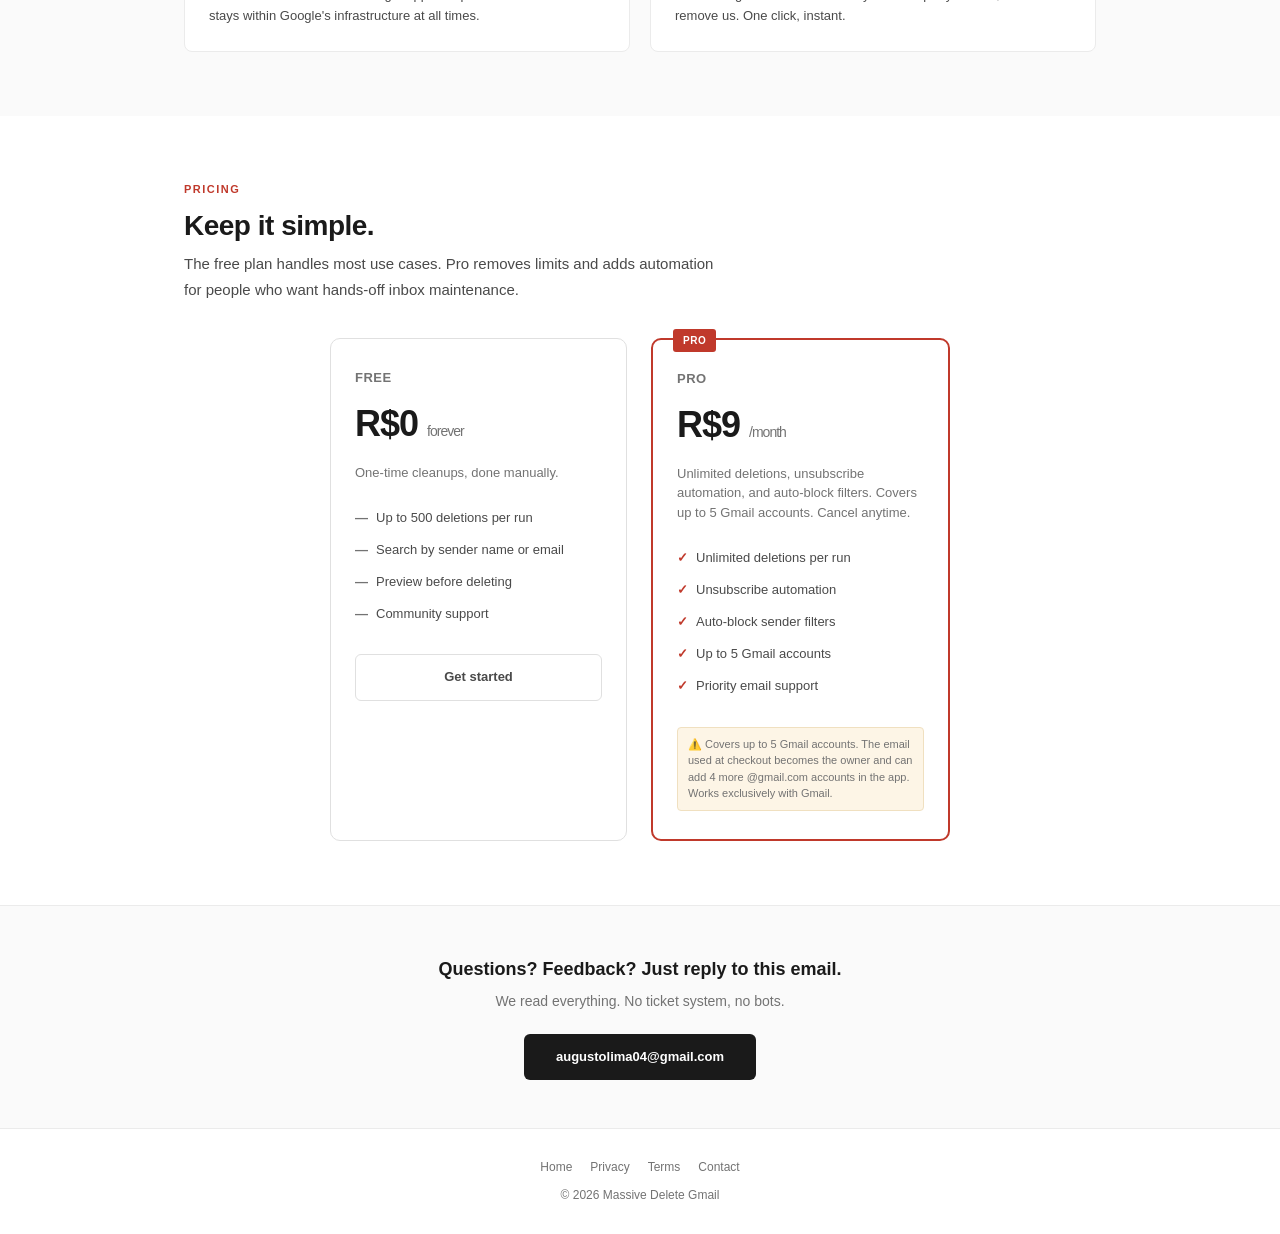
==== commit cb42b953: "feat: 5 seats per sub, Gmail-only disclaimers, updated pricing" ====
--- a/index.html
+++ b/index.html
@@ -137,18 +137,19 @@
       <span class="plan__tag">Pro</span>
       <p class="plan__name">Pro</p>
       <div class="plan__price">R$9 <span data-i18n="priceProSpan">/month</span></div>
-      <p class="plan__desc" data-i18n="proDesc">Unlimited deletions, unsubscribe automation, and auto-block filters. One subscription per Gmail account. Cancel anytime.</p>
+      <p class="plan__desc" data-i18n="proDesc">Unlimited deletions, unsubscribe automation, and auto-block filters. Covers up to 5 Gmail accounts. Cancel anytime.</p>
       <ul class="plan__list">
         <li data-i18n="proFeat1">Unlimited deletions per run</li>
         <li data-i18n="proFeat2">Unsubscribe automation</li>
         <li data-i18n="proFeat3">Auto-block sender filters</li>
-        <li data-i18n="proFeat4">Priority email support</li>
+        <li data-i18n="proFeat4">Up to 5 Gmail accounts</li>
+        <li data-i18n="proFeat5">Priority email support</li>
       </ul>
       <stripe-buy-button
         buy-button-id="buy_btn_1T6GWX2LwvqbmS6eyK4rBzUN"
         publishable-key="pk_live_51Ssv5o2LwvqbmS6e3dOTaiLQ5FJvyRxrVPk2h6oLV9kLl58ZvE0VUT9vdXPkfliX2MygSQkF95ylsnbbOpkUHYNH001HE6k2gi"
       ></stripe-buy-button>
-      <p class="plan__note" data-i18n="proEmailNote">⚠️ This subscription is linked to a single Gmail account. The email used at checkout will be the one granted Pro access in the app.</p>
+      <p class="plan__note" data-i18n="proEmailNote">⚠️ Covers up to 5 Gmail accounts. The email used at checkout becomes the owner and can add 4 more @gmail.com accounts in the app. Works exclusively with Gmail.</p>
     </div>
   </div>
 </section>
@@ -216,13 +217,14 @@
       freeFeat4: 'Suporte da comunidade',
       freeBtn: 'Começar grátis',
       priceProSpan: '/mês',
-      proDesc: 'Exclusões ilimitadas, cancelamento automático de inscrições e filtros de bloqueio. Uma assinatura por conta Gmail. Cancele quando quiser.',
+      proDesc: 'Exclusões ilimitadas, cancelamento automático de inscrições e filtros de bloqueio. Cobre até 5 contas Gmail. Cancele quando quiser.',
       proFeat1: 'Exclusões ilimitadas por execução',
       proFeat2: 'Cancelamento automático de inscrições',
       proFeat3: 'Filtros de bloqueio automático',
-      proFeat4: 'Suporte prioritário por e-mail',
+      proFeat4: 'Até 5 contas Gmail',
+      proFeat5: 'Suporte prioritário por e-mail',
       proBtn: 'Assinar Pro',
-      proEmailNote: '⚠️ A assinatura é vinculada a um único e-mail. O e-mail usado na compra será o que receberá acesso Pro no app.',
+      proEmailNote: '⚠️ Cobre até 5 contas Gmail. O e-mail usado na compra será o titular e poderá adicionar mais 4 contas @gmail.com no app. Funciona exclusivamente com Gmail.',
       ctaText: 'Dúvidas? Feedback? Basta responder este e-mail.',
       ctaSub: 'Lemos tudo. Sem sistema de tickets, sem robôs.',
     },
@@ -265,13 +267,14 @@
       freeFeat4: 'Soporte de la comunidad',
       freeBtn: 'Empezar gratis',
       priceProSpan: '/mes',
-      proDesc: 'Eliminaciones ilimitadas, cancelación automática de suscripciones y filtros de bloqueo. Una suscripción por cuenta de Gmail. Cancela cuando quieras.',
+      proDesc: 'Eliminaciones ilimitadas, cancelación automática de suscripciones y filtros de bloqueo. Cubre hasta 5 cuentas Gmail. Cancela cuando quieras.',
       proFeat1: 'Eliminaciones ilimitadas por ejecución',
       proFeat2: 'Cancelación automática de suscripciones',
       proFeat3: 'Filtros de bloqueo automático',
-      proFeat4: 'Soporte prioritario por correo',
+      proFeat4: 'Hasta 5 cuentas Gmail',
+      proFeat5: 'Soporte prioritario por correo',
       proBtn: 'Suscribirse a Pro',
-      proEmailNote: '⚠️ La suscripción está vinculada a un único correo. El correo usado en la compra será el que reciba acceso Pro en la app.',
+      proEmailNote: '⚠️ Cubre hasta 5 cuentas Gmail. El correo usado en la compra será el titular y podrá agregar hasta 4 cuentas @gmail.com más en la app. Funciona exclusivamente con Gmail.',
       ctaText: '¿Preguntas? ¿Comentarios? Solo responde a este correo.',
       ctaSub: 'Leemos todo. Sin sistema de tickets, sin bots.',
     }
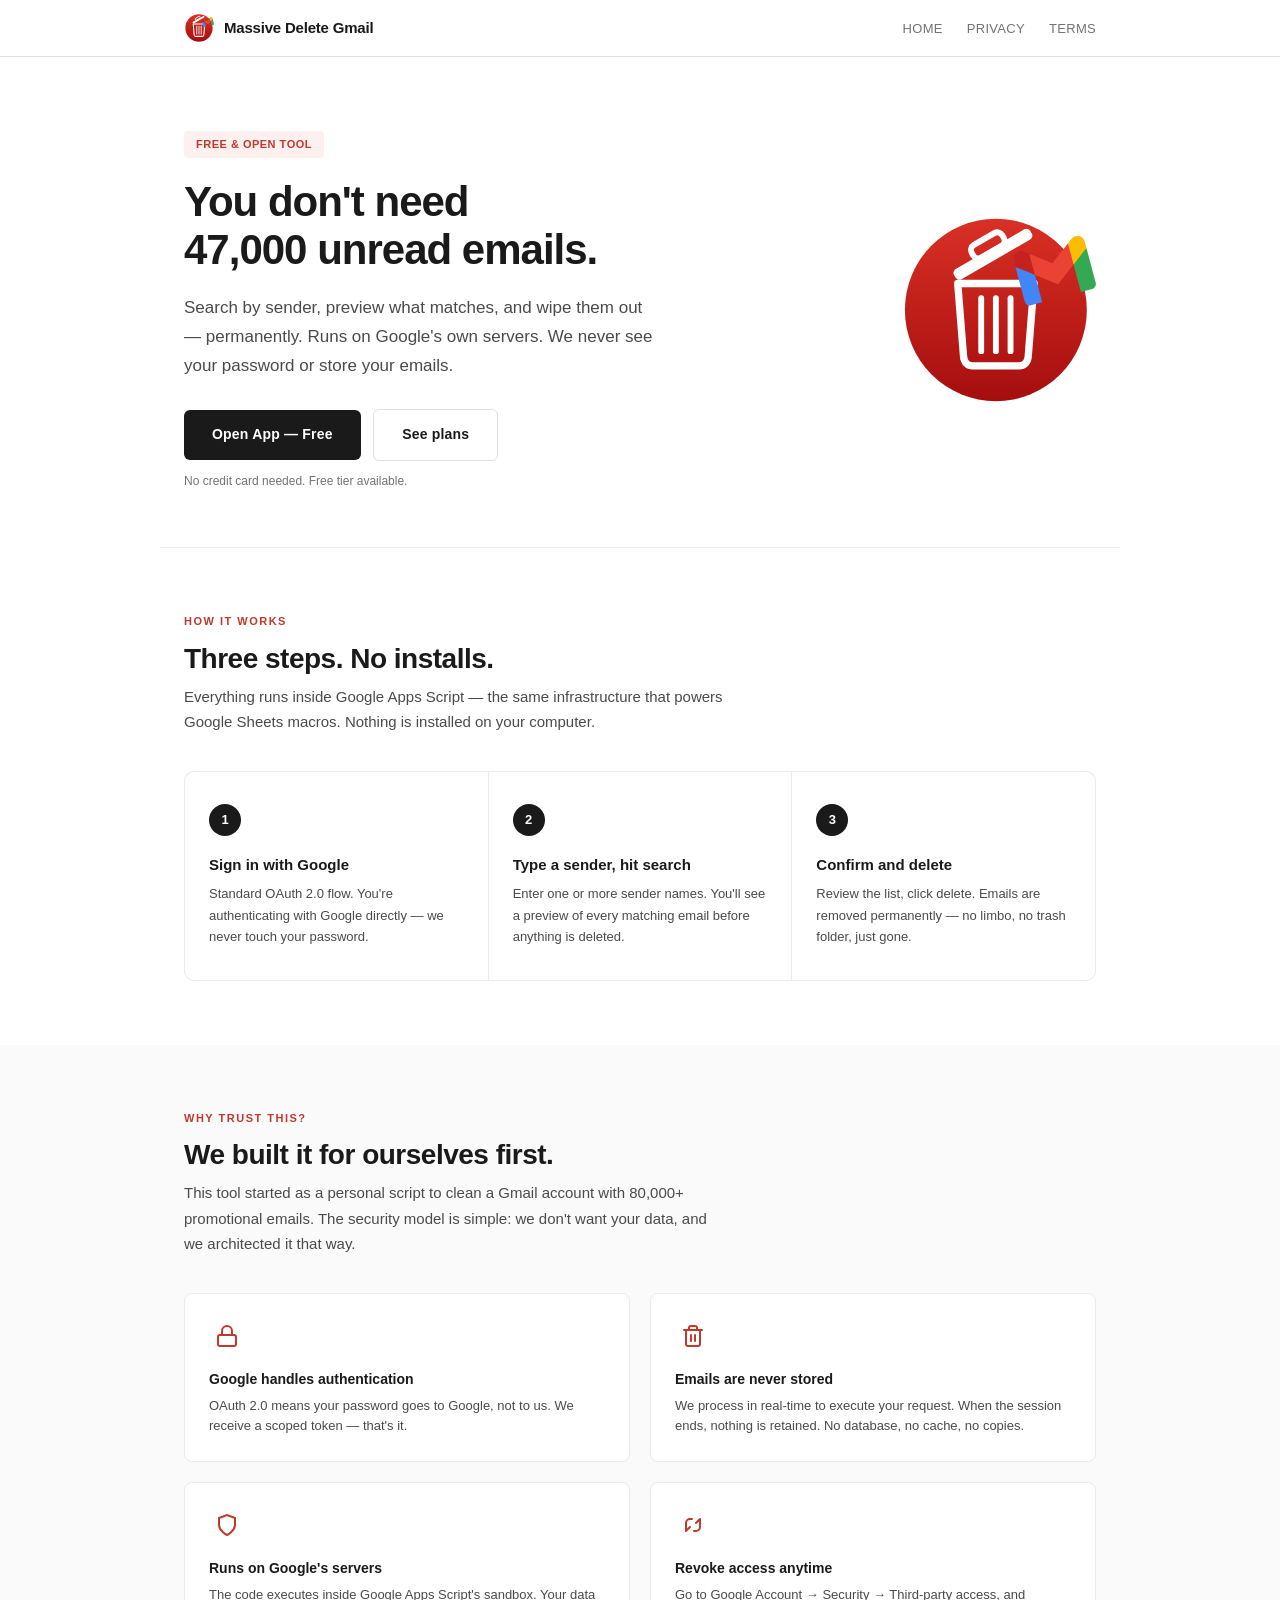
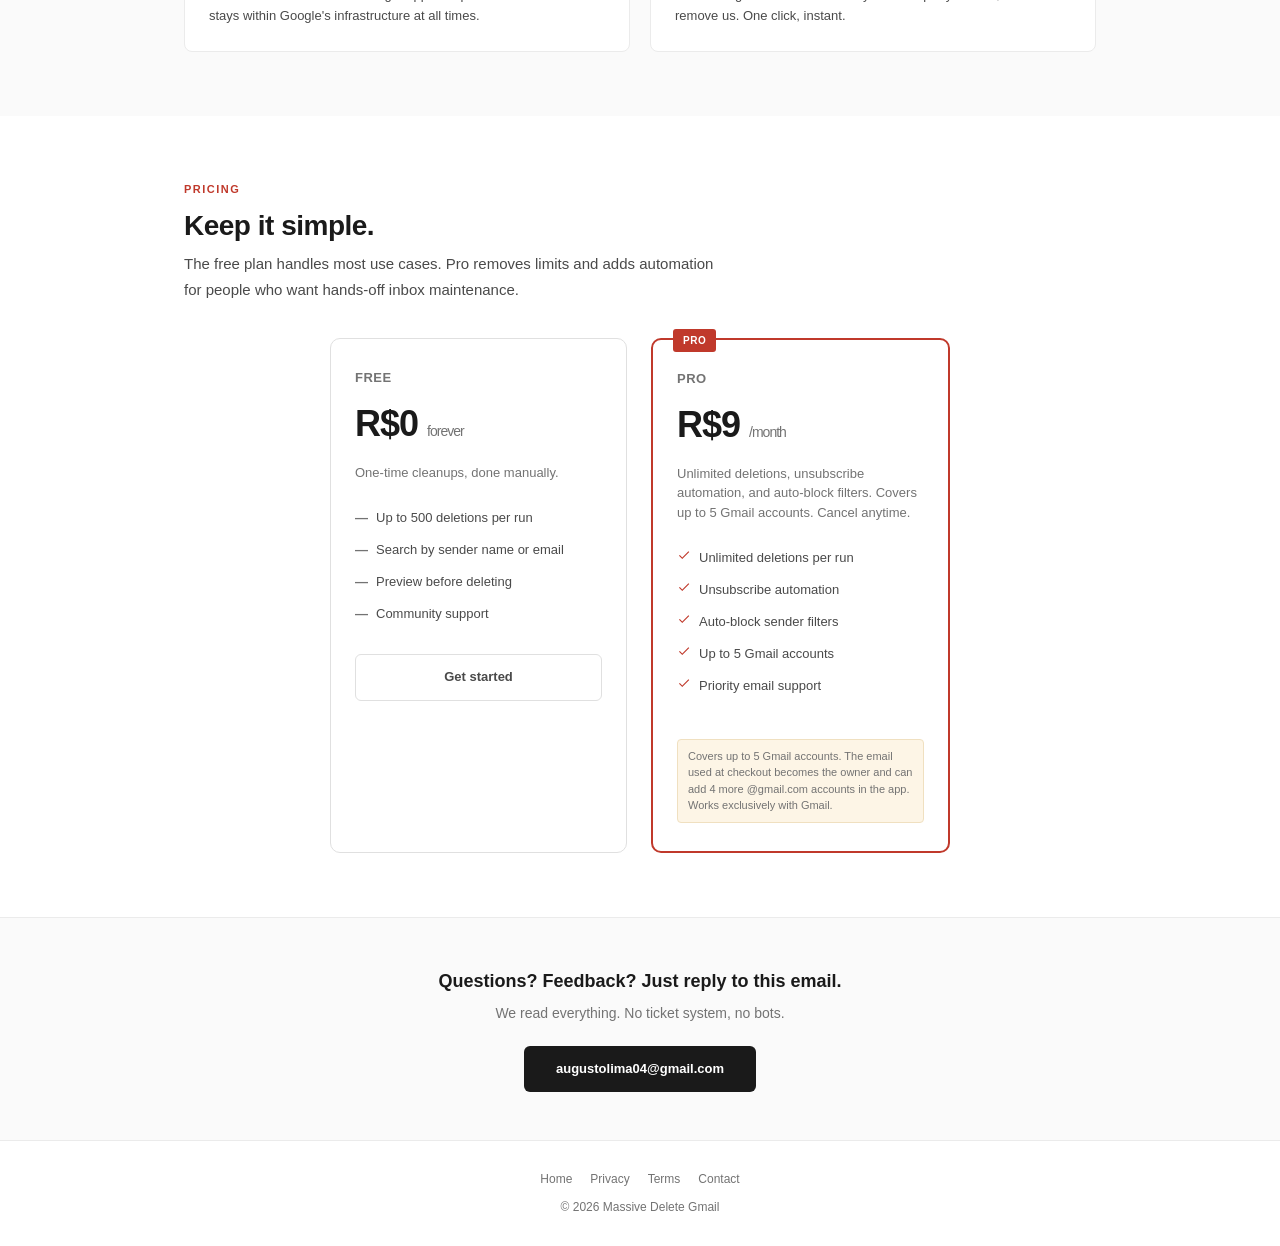
==== commit f9266b01: "Update site — 2026-03-02 16:37:59" ====
--- a/index.html
+++ b/index.html
@@ -2,12 +2,19 @@
 <html lang="en">
 <head>
   <meta charset="UTF-8">
-  <meta name="viewport" content="width=device-width, initial-scale=1.0">
+  <meta name="viewport" content="width=device-width, initial-scale=1.0, maximum-scale=5, viewport-fit=cover">
   <title>Massive Delete Gmail — Bulk Email Cleanup Tool</title>
   <meta name="description" content="Delete thousands of unwanted Gmail emails in seconds. Free, open tool powered by Google Apps Script. No passwords stored.">
   <meta name="robots" content="index, follow">
   <link rel="icon" href="favicon.svg" type="image/svg+xml">
   <link rel="stylesheet" href="styles.css">
+  <style>
+    /* Mobile fixes for inline components */
+    stripe-buy-button { display: block; width: 100%; max-width: 100%; overflow: hidden; }
+    @media (max-width: 600px) {
+      .plan--accent stripe-buy-button { margin-top: 4px; }
+    }
+  </style>
   <script async src="https://pagead2.googlesyndication.com/pagead/js/adsbygoogle.js?client=ca-pub-3567117914117424"
      crossorigin="anonymous"></script>
   <script async src="https://js.stripe.com/v3/buy-button.js"></script>
@@ -149,7 +156,7 @@
         buy-button-id="buy_btn_1T6GWX2LwvqbmS6eyK4rBzUN"
         publishable-key="pk_live_51Ssv5o2LwvqbmS6e3dOTaiLQ5FJvyRxrVPk2h6oLV9kLl58ZvE0VUT9vdXPkfliX2MygSQkF95ylsnbbOpkUHYNH001HE6k2gi"
       ></stripe-buy-button>
-      <p class="plan__note" data-i18n="proEmailNote">⚠️ Covers up to 5 Gmail accounts. The email used at checkout becomes the owner and can add 4 more @gmail.com accounts in the app. Works exclusively with Gmail.</p>
+      <p class="plan__note" data-i18n="proEmailNote">Covers up to 5 Gmail accounts. The email used at checkout becomes the owner and can add 4 more @gmail.com accounts in the app. Works exclusively with Gmail.</p>
     </div>
   </div>
 </section>
@@ -224,7 +231,7 @@
       proFeat4: 'Até 5 contas Gmail',
       proFeat5: 'Suporte prioritário por e-mail',
       proBtn: 'Assinar Pro',
-      proEmailNote: '⚠️ Cobre até 5 contas Gmail. O e-mail usado na compra será o titular e poderá adicionar mais 4 contas @gmail.com no app. Funciona exclusivamente com Gmail.',
+      proEmailNote: 'Cobre até 5 contas Gmail. O e-mail usado na compra será o titular e poderá adicionar mais 4 contas @gmail.com no app. Funciona exclusivamente com Gmail.',
       ctaText: 'Dúvidas? Feedback? Basta responder este e-mail.',
       ctaSub: 'Lemos tudo. Sem sistema de tickets, sem robôs.',
     },
@@ -274,7 +281,7 @@
       proFeat4: 'Hasta 5 cuentas Gmail',
       proFeat5: 'Soporte prioritario por correo',
       proBtn: 'Suscribirse a Pro',
-      proEmailNote: '⚠️ Cubre hasta 5 cuentas Gmail. El correo usado en la compra será el titular y podrá agregar hasta 4 cuentas @gmail.com más en la app. Funciona exclusivamente con Gmail.',
+      proEmailNote: 'Cubre hasta 5 cuentas Gmail. El correo usado en la compra será el titular y podrá agregar hasta 4 cuentas @gmail.com más en la app. Funciona exclusivamente con Gmail.',
       ctaText: '¿Preguntas? ¿Comentarios? Solo responde a este correo.',
       ctaSub: 'Leemos todo. Sin sistema de tickets, sin bots.',
     }
--- a/styles.css
+++ b/styles.css
@@ -64,7 +64,9 @@
 .nav__links a:hover { color: var(--ink); text-decoration: none; }
 
 .nav__toggle {
-  display: none; background: none; border: none; cursor: pointer; padding: 6px;
+  display: none; background: none; border: none; cursor: pointer; padding: 10px;
+  min-width: 44px; min-height: 44px;
+  display: none; align-items: center; justify-content: center;
 }
 .nav__toggle span {
   display: block; width: 20px; height: 2px;
@@ -142,10 +144,14 @@
 .hero__visual img { width: 100%; height: 100%; object-fit: contain; }
 
 @media (max-width: 700px) {
-  .hero { flex-direction: column-reverse; text-align: center; padding: 48px 20px 36px; gap: 28px; }
-  .hero__title { font-size: 30px; }
-  .hero__desc { margin: 16px auto 24px; }
-  .hero__visual { width: 140px; height: 140px; }
+  .hero { flex-direction: column-reverse; text-align: center; padding: 40px 16px 28px; gap: 24px; }
+  .hero__title { font-size: 28px; letter-spacing: -0.5px; }
+  .hero__desc { margin: 14px auto 22px; font-size: 15px; max-width: 100%; }
+  .hero__visual { width: 120px; height: 120px; }
+  .hero__cta { width: 100%; text-align: center; padding: 15px 24px; font-size: 15px; min-height: 48px; display: flex; align-items: center; justify-content: center; }
+  .hero__cta--alt { margin-left: 0; margin-top: 10px; }
+  .hero__note { font-size: 13px; margin-top: 14px; }
+  .hero__badge { font-size: 11px; margin-bottom: 16px; }
 }
 
 /* ── Divider ── */
@@ -236,7 +242,15 @@
   font-weight: 700;
   flex-shrink: 0;
 }
-.plan--accent .plan__list li::before { content: '✓'; color: var(--accent); }
+.plan--accent .plan__list li::before {
+  content: '';
+  display: inline-block;
+  width: 14px; height: 14px;
+  flex-shrink: 0;
+  background: var(--accent);
+  -webkit-mask: url("data:image/svg+xml,%3Csvg xmlns='http://www.w3.org/2000/svg' viewBox='0 0 24 24'%3E%3Cpath d='M9 16.17L4.83 12l-1.42 1.41L9 19 21 7l-1.41-1.41L9 16.17z'/%3E%3C/svg%3E") center/contain no-repeat;
+  mask: url("data:image/svg+xml,%3Csvg xmlns='http://www.w3.org/2000/svg' viewBox='0 0 24 24'%3E%3Cpath d='M9 16.17L4.83 12l-1.42 1.41L9 19 21 7l-1.41-1.41L9 16.17z'/%3E%3C/svg%3E") center/contain no-repeat;
+}
 .plan__btn {
   display: block; text-align: center; width: 100%;
   padding: 11px; border-radius: 6px;
@@ -312,9 +326,66 @@
 .e404__link:hover { background: var(--accent); text-decoration: none; }
 
 @media (max-width: 600px) {
-  .sect { padding: 40px 20px; }
-  .hero__title { font-size: 28px; }
+  .sect { padding: 40px 16px; }
+  .hero__title { font-size: 26px; }
   .sect__heading { font-size: 22px; }
-  .legal { padding: 32px 16px 48px; }
+  .sect__sub { font-size: 14px; margin-bottom: 28px; }
+  .legal { padding: 28px 14px 40px; }
   .legal h1 { font-size: 22px; }
-}
+  .legal h2 { font-size: 15px; }
+  .legal p, .legal li { font-size: 14px; }
+
+  /* Nav — touch-friendly links */
+  .nav__links a { font-size: 15px; padding: 8px 0; min-height: 44px; display: flex; align-items: center; }
+
+  /* Steps */
+  .step { padding: 24px 18px; }
+  .step__title { font-size: 15px; }
+  .step__text { font-size: 14px; }
+
+  /* Trust */
+  .trust__item { padding: 18px 16px; }
+  .trust__title { font-size: 14px; }
+  .trust__text { font-size: 13px; }
+
+  /* Pricing */
+  .plan { padding: 24px 18px; }
+  .plan__price { font-size: 32px; }
+  .plan__desc { font-size: 14px; }
+  .plan__list li { font-size: 14px; }
+  .plan__btn { padding: 14px; font-size: 15px; min-height: 48px; display: flex; align-items: center; justify-content: center; }
+  .plan__note { font-size: 12px; }
+
+  /* CTA band */
+  .cta-band { padding: 36px 16px; }
+  .cta-band__text { font-size: 17px; }
+  .cta-band__sub { font-size: 13px; }
+  .cta-band__btn { padding: 14px 28px; font-size: 14px; min-height: 48px; display: inline-flex; align-items: center; }
+
+  /* Footer */
+  .footer { padding: 24px 16px; }
+  .footer__row { gap: 14px; }
+  .footer a { font-size: 13px; padding: 4px 0; }
+
+  /* 404 */
+  .e404 { padding: 60px 16px; }
+  .e404__num { font-size: 60px; }
+  .e404__link { min-height: 48px; display: inline-flex; align-items: center; }
+}
+
+/* Very small screens (320px-375px) */
+@media (max-width: 380px) {
+  .hero { padding: 32px 12px 24px; }
+  .hero__title { font-size: 24px; }
+  .hero__desc { font-size: 14px; }
+  .sect { padding: 32px 12px; }
+  .sect__heading { font-size: 20px; }
+  .plan__price { font-size: 28px; }
+  .nav__inner { padding: 0 14px; }
+  .nav__brand { font-size: 14px; gap: 8px; }
+}
+
+/* Prevent iOS zoom on input focus */
+@media (max-width: 768px) {
+  input, textarea, select, button { font-size: 16px; }
+}
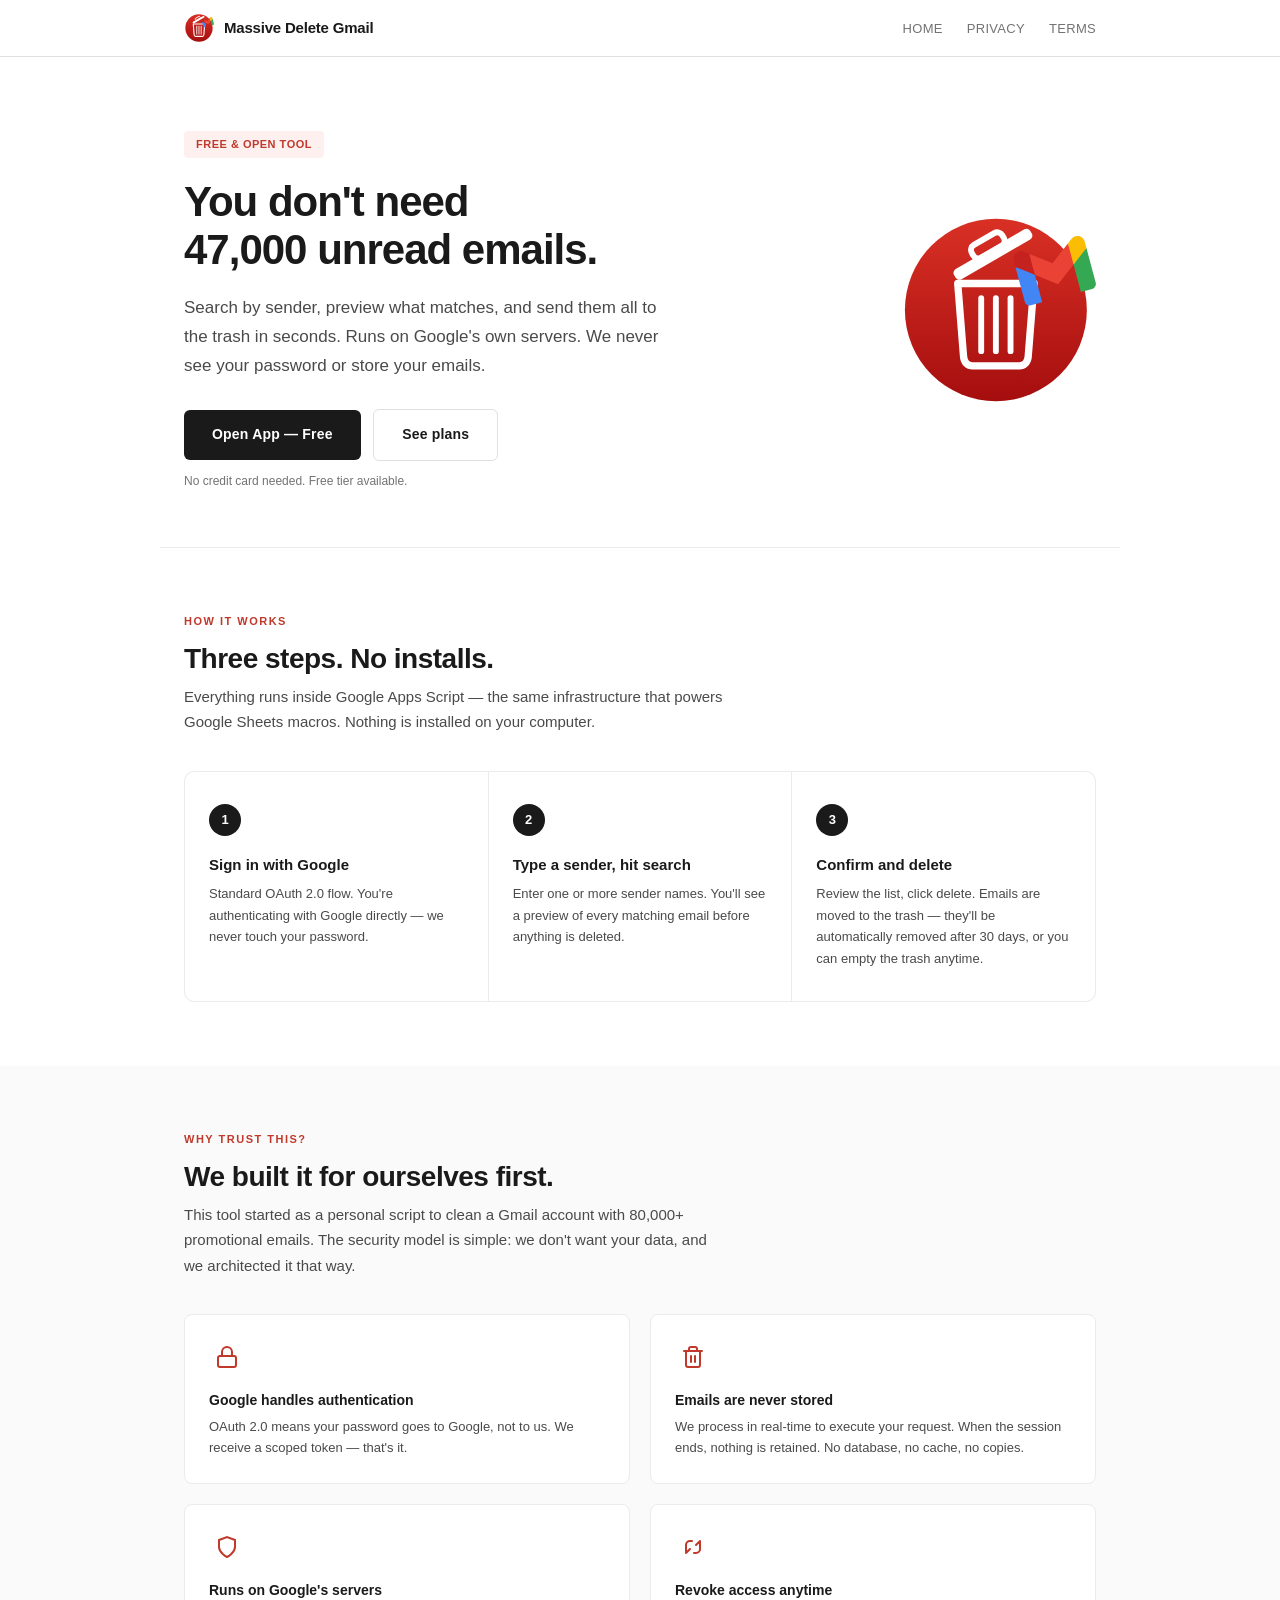
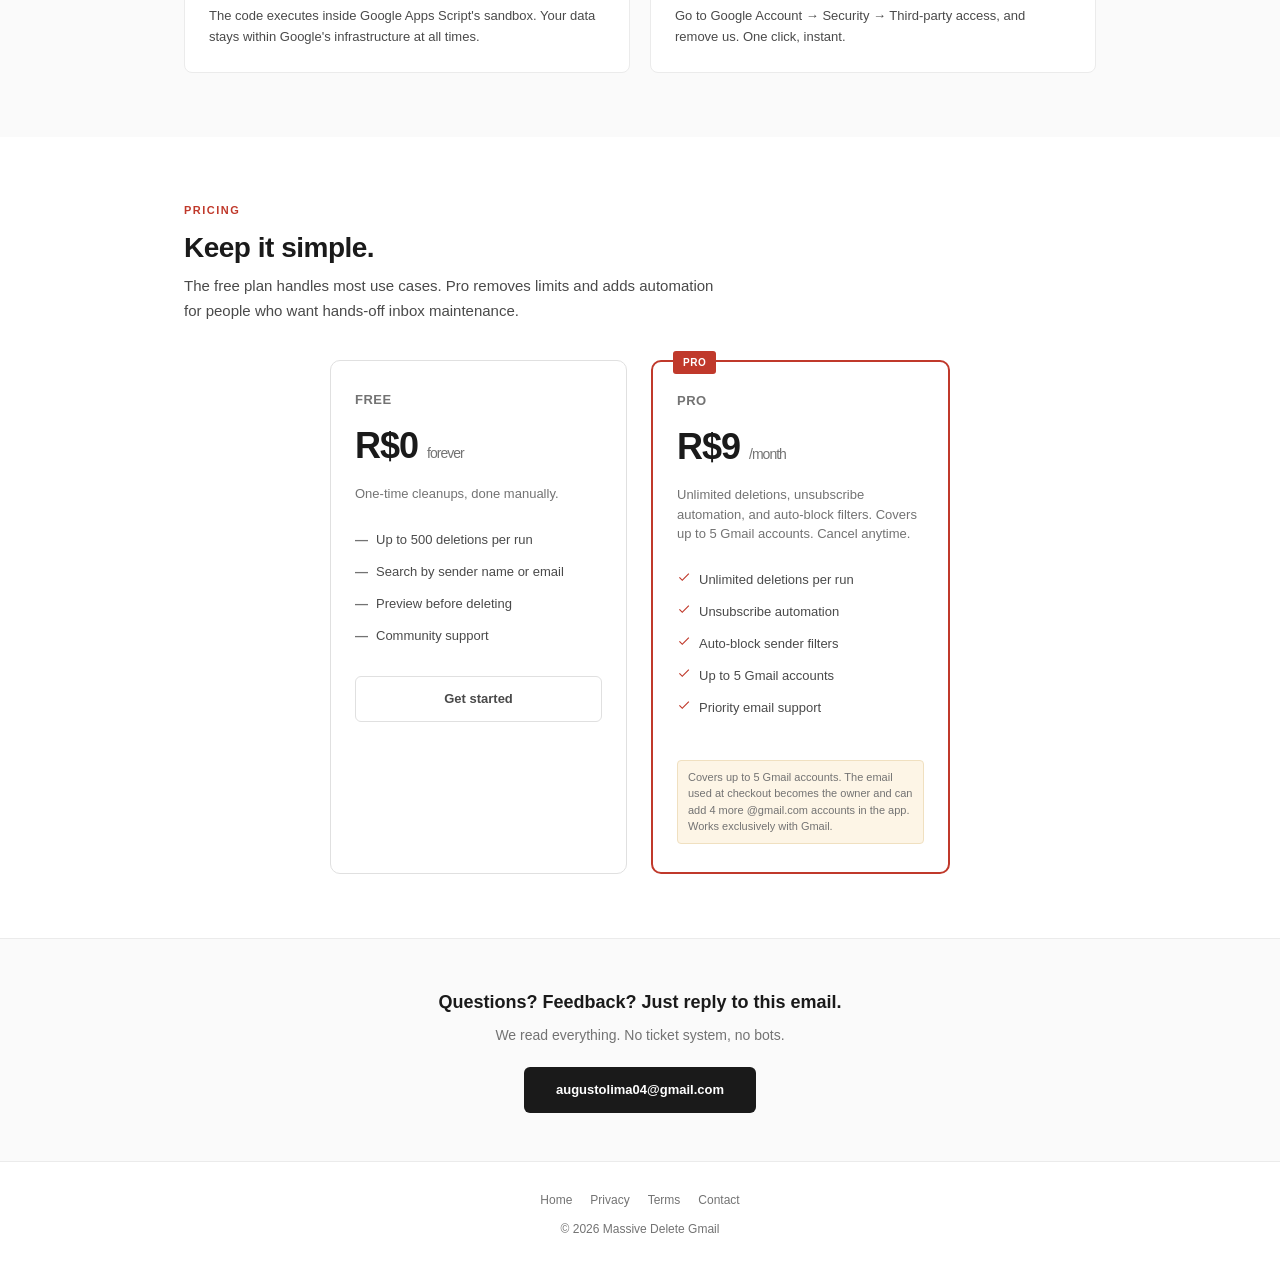
==== commit 70088b6b: "Update site — 2026-03-06 17:22:32" ====
--- a/index.html
+++ b/index.html
@@ -44,7 +44,7 @@
   <div class="hero__content">
     <span class="hero__badge" data-i18n="heroBadge">Free &amp; open tool</span>
     <h1 class="hero__title" data-i18n="heroTitle">You don't need 47,000&nbsp;unread&nbsp;emails.</h1>
-    <p class="hero__desc" data-i18n="heroDesc">Search by sender, preview what matches, and wipe them out — permanently. Runs on Google's own servers. We never see your password or store your emails.</p>
+    <p class="hero__desc" data-i18n="heroDesc">Search by sender, preview what matches, and send them all to the trash in seconds. Runs on Google's own servers. We never see your password or store your emails.</p>
     <a href="app/" class="hero__cta" data-i18n="heroCta">Open App — Free</a>
     <a href="#pricing" class="hero__cta hero__cta--alt" data-i18n="heroCtaAlt">See plans</a>
     <small class="hero__note" data-i18n="heroNote">No credit card needed. Free tier available.</small>
@@ -76,7 +76,7 @@
     <div class="step">
       <div class="step__num">3</div>
       <h3 class="step__title" data-i18n="step3Title">Confirm and delete</h3>
-      <p class="step__text" data-i18n="step3Text">Review the list, click delete. Emails are removed permanently — no limbo, no trash folder, just gone.</p>
+      <p class="step__text" data-i18n="step3Text">Review the list, click delete. Emails are moved to the trash — they'll be automatically removed after 30 days, or you can empty the trash anytime.</p>
     </div>
   </div>
 </section>
@@ -189,7 +189,7 @@
       navHome: 'Início', navPrivacy: 'Privacidade', navTerms: 'Termos', navContact: 'Contato',
       heroBadge: 'Ferramenta gratuita e aberta',
       heroTitle: 'Você não precisa de 47.000\u00a0e-mails\u00a0não\u00a0lidos.',
-      heroDesc: 'Pesquise por remetente, veja o que combina e apague tudo — permanentemente. Roda nos servidores do Google. Nunca vemos sua senha ou armazenamos seus e-mails.',
+      heroDesc: 'Pesquise por remetente, veja o que combina e mande tudo para a lixeira em segundos. Roda nos servidores do Google. Nunca vemos sua senha ou armazenamos seus e-mails.',
       heroCta: 'Abrir App — Grátis',
       heroCtaAlt: 'Ver planos',
       heroNote: 'Sem cartão de crédito. Plano gratuito disponível.',
@@ -201,7 +201,7 @@
       step2Title: 'Digite um remetente e pesquise',
       step2Text: 'Insira um ou mais nomes de remetentes. Você verá uma prévia de cada e-mail correspondente antes de qualquer exclusão.',
       step3Title: 'Confirme e exclua',
-      step3Text: 'Revise a lista, clique em excluir. Os e-mails são removidos permanentemente — sem lixeira, sem limbo, apenas eliminados.',
+      step3Text: 'Revise a lista, clique em excluir. Os e-mails vão para a lixeira — serão removidos automaticamente após 30 dias, ou você pode esvaziar a lixeira quando quiser.',
       trustLabel: 'Por que confiar?',
       trustHeading: 'Construímos para nós mesmos primeiro.',
       trustSub: 'Essa ferramenta começou como um script pessoal para limpar uma conta Gmail com mais de 80.000 e-mails promocionais. O modelo de segurança é simples: não queremos seus dados, e projetamos assim.',
@@ -239,7 +239,7 @@
       navHome: 'Inicio', navPrivacy: 'Privacidad', navTerms: 'Términos', navContact: 'Contacto',
       heroBadge: 'Herramienta gratuita y abierta',
       heroTitle: 'No necesitas 47.000\u00a0correos\u00a0sin\u00a0leer.',
-      heroDesc: 'Busca por remitente, previsualiza lo que coincide y elimínalos — permanentemente. Funciona en los servidores de Google. Nunca vemos tu contraseña ni almacenamos tus correos.',
+      heroDesc: 'Busca por remitente, previsualiza lo que coincide y envíalos a la papelera en segundos. Funciona en los servidores de Google. Nunca vemos tu contraseña ni almacenamos tus correos.',
       heroCta: 'Abrir App — Gratis',
       heroCtaAlt: 'Ver planes',
       heroNote: 'Sin tarjeta de crédito. Plan gratuito disponible.',
@@ -251,7 +251,7 @@
       step2Title: 'Escribe un remitente y busca',
       step2Text: 'Ingresa uno o más nombres de remitentes. Verás una vista previa de cada correo coincidente antes de que se elimine algo.',
       step3Title: 'Confirma y elimina',
-      step3Text: 'Revisa la lista, haz clic en eliminar. Los correos se eliminan permanentemente — sin papelera, sin limbo, simplemente desaparecen.',
+      step3Text: 'Revisa la lista, haz clic en eliminar. Los correos van a la papelera — se eliminarán automáticamente después de 30 días, o puedes vaciar la papelera cuando quieras.',
       trustLabel: '¿Por qué confiar?',
       trustHeading: 'Lo construimos para nosotros primero.',
       trustSub: 'Esta herramienta comenzó como un script personal para limpiar una cuenta de Gmail con más de 80.000 correos promocionales. El modelo de seguridad es simple: no queremos tus datos, y lo diseñamos así.',
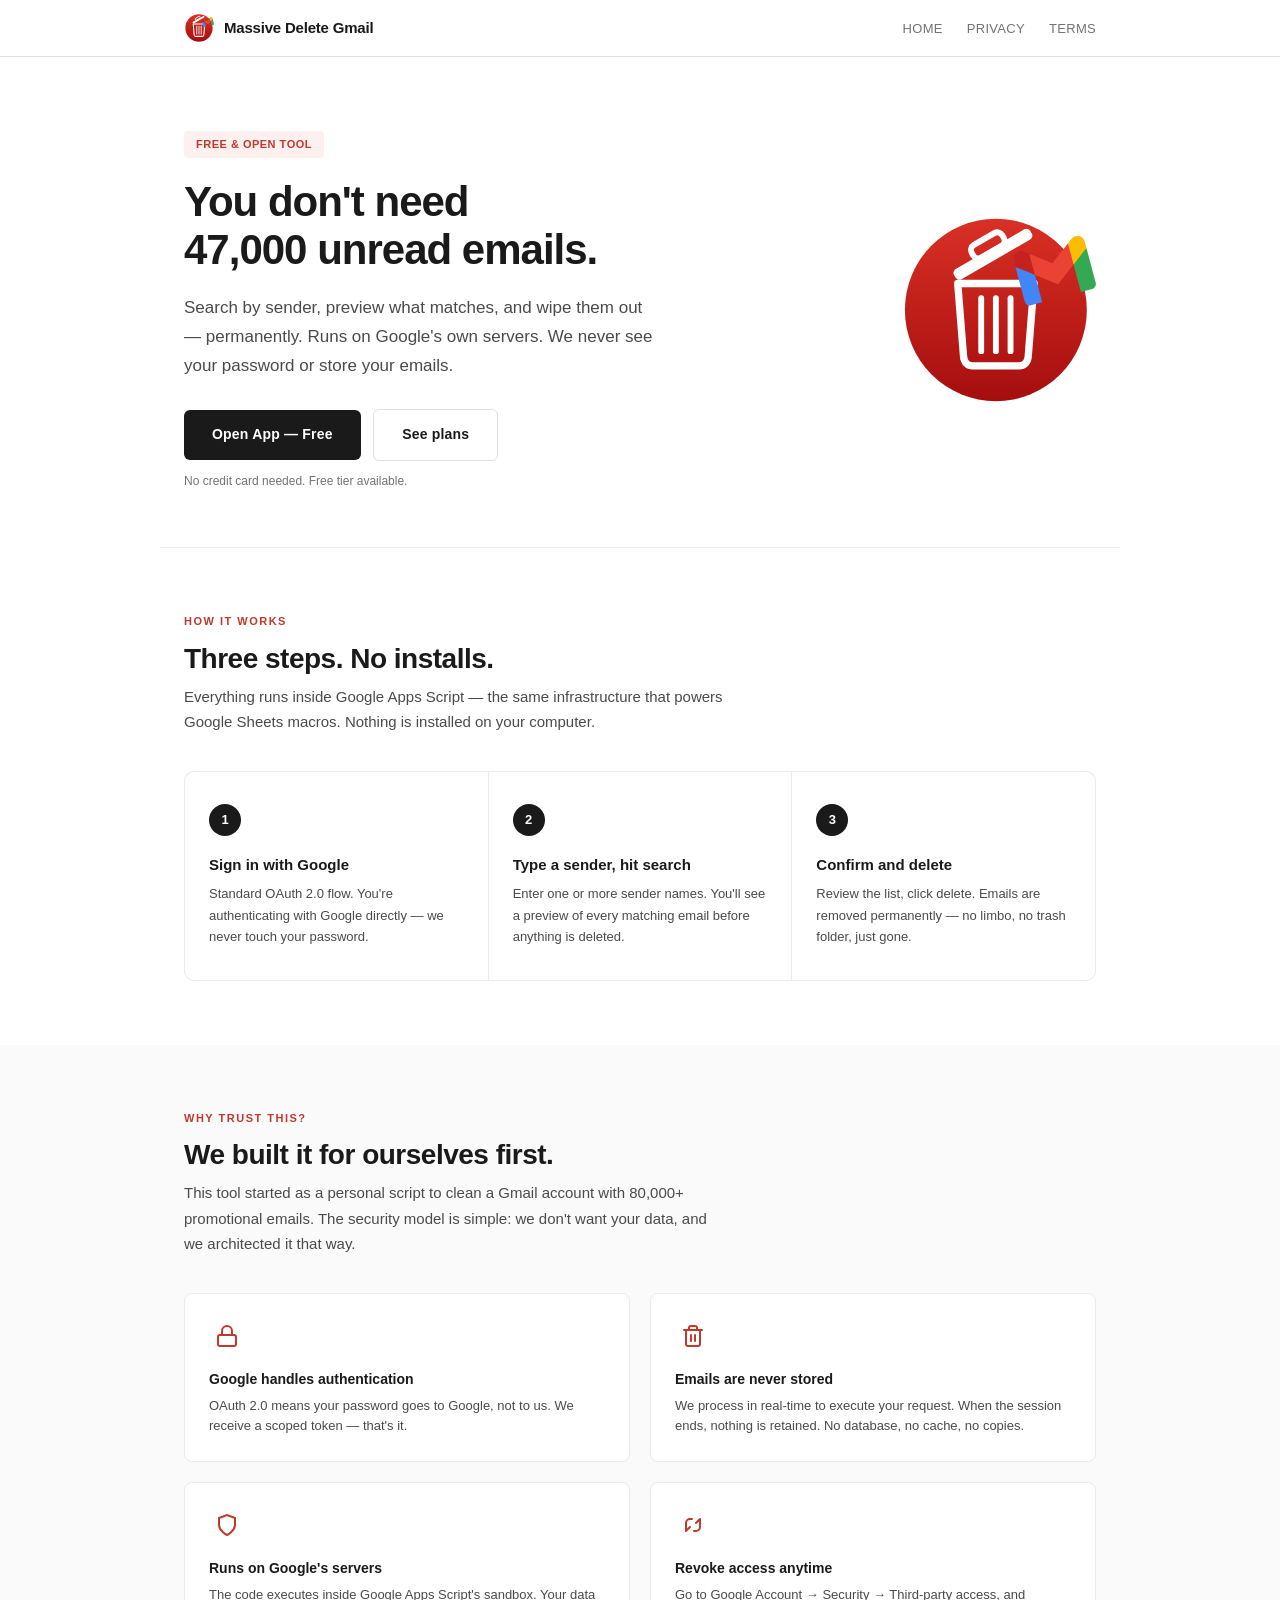
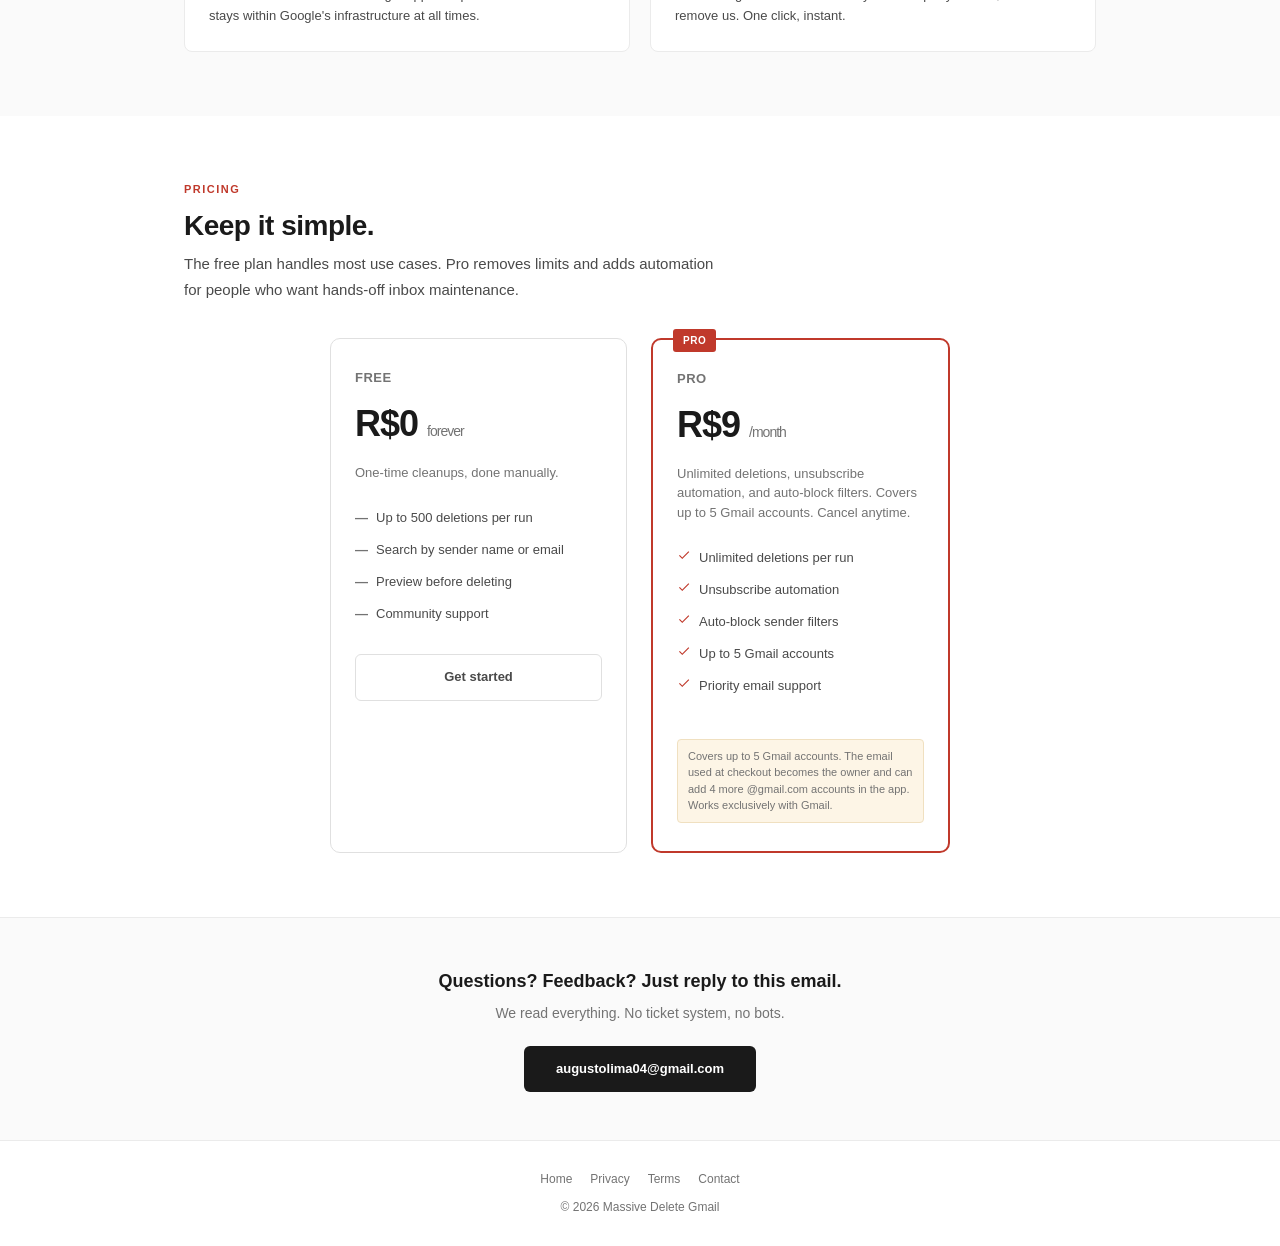
==== commit 2cf8ff55: "revert: restore original permanent delete branding" ====
--- a/index.html
+++ b/index.html
@@ -44,7 +44,7 @@
   <div class="hero__content">
     <span class="hero__badge" data-i18n="heroBadge">Free &amp; open tool</span>
     <h1 class="hero__title" data-i18n="heroTitle">You don't need 47,000&nbsp;unread&nbsp;emails.</h1>
-    <p class="hero__desc" data-i18n="heroDesc">Search by sender, preview what matches, and send them all to the trash in seconds. Runs on Google's own servers. We never see your password or store your emails.</p>
+    <p class="hero__desc" data-i18n="heroDesc">Search by sender, preview what matches, and wipe them out — permanently. Runs on Google's own servers. We never see your password or store your emails.</p>
     <a href="app/" class="hero__cta" data-i18n="heroCta">Open App — Free</a>
     <a href="#pricing" class="hero__cta hero__cta--alt" data-i18n="heroCtaAlt">See plans</a>
     <small class="hero__note" data-i18n="heroNote">No credit card needed. Free tier available.</small>
@@ -76,7 +76,7 @@
     <div class="step">
       <div class="step__num">3</div>
       <h3 class="step__title" data-i18n="step3Title">Confirm and delete</h3>
-      <p class="step__text" data-i18n="step3Text">Review the list, click delete. Emails are moved to the trash — they'll be automatically removed after 30 days, or you can empty the trash anytime.</p>
+      <p class="step__text" data-i18n="step3Text">Review the list, click delete. Emails are removed permanently — no limbo, no trash folder, just gone.</p>
     </div>
   </div>
 </section>
@@ -189,7 +189,7 @@
       navHome: 'Início', navPrivacy: 'Privacidade', navTerms: 'Termos', navContact: 'Contato',
       heroBadge: 'Ferramenta gratuita e aberta',
       heroTitle: 'Você não precisa de 47.000\u00a0e-mails\u00a0não\u00a0lidos.',
-      heroDesc: 'Pesquise por remetente, veja o que combina e mande tudo para a lixeira em segundos. Roda nos servidores do Google. Nunca vemos sua senha ou armazenamos seus e-mails.',
+      heroDesc: 'Pesquise por remetente, veja o que combina e apague tudo — permanentemente. Roda nos servidores do Google. Nunca vemos sua senha ou armazenamos seus e-mails.',
       heroCta: 'Abrir App — Grátis',
       heroCtaAlt: 'Ver planos',
       heroNote: 'Sem cartão de crédito. Plano gratuito disponível.',
@@ -201,7 +201,7 @@
       step2Title: 'Digite um remetente e pesquise',
       step2Text: 'Insira um ou mais nomes de remetentes. Você verá uma prévia de cada e-mail correspondente antes de qualquer exclusão.',
       step3Title: 'Confirme e exclua',
-      step3Text: 'Revise a lista, clique em excluir. Os e-mails vão para a lixeira — serão removidos automaticamente após 30 dias, ou você pode esvaziar a lixeira quando quiser.',
+      step3Text: 'Revise a lista, clique em excluir. Os e-mails são removidos permanentemente — sem lixeira, sem limbo, apenas eliminados.',
       trustLabel: 'Por que confiar?',
       trustHeading: 'Construímos para nós mesmos primeiro.',
       trustSub: 'Essa ferramenta começou como um script pessoal para limpar uma conta Gmail com mais de 80.000 e-mails promocionais. O modelo de segurança é simples: não queremos seus dados, e projetamos assim.',
@@ -239,7 +239,7 @@
       navHome: 'Inicio', navPrivacy: 'Privacidad', navTerms: 'Términos', navContact: 'Contacto',
       heroBadge: 'Herramienta gratuita y abierta',
       heroTitle: 'No necesitas 47.000\u00a0correos\u00a0sin\u00a0leer.',
-      heroDesc: 'Busca por remitente, previsualiza lo que coincide y envíalos a la papelera en segundos. Funciona en los servidores de Google. Nunca vemos tu contraseña ni almacenamos tus correos.',
+      heroDesc: 'Busca por remitente, previsualiza lo que coincide y elimínalos — permanentemente. Funciona en los servidores de Google. Nunca vemos tu contraseña ni almacenamos tus correos.',
       heroCta: 'Abrir App — Gratis',
       heroCtaAlt: 'Ver planes',
       heroNote: 'Sin tarjeta de crédito. Plan gratuito disponible.',
@@ -251,7 +251,7 @@
       step2Title: 'Escribe un remitente y busca',
       step2Text: 'Ingresa uno o más nombres de remitentes. Verás una vista previa de cada correo coincidente antes de que se elimine algo.',
       step3Title: 'Confirma y elimina',
-      step3Text: 'Revisa la lista, haz clic en eliminar. Los correos van a la papelera — se eliminarán automáticamente después de 30 días, o puedes vaciar la papelera cuando quieras.',
+      step3Text: 'Revisa la lista, haz clic en eliminar. Los correos se eliminan permanentemente — sin papelera, sin limbo, simplemente desaparecen.',
       trustLabel: '¿Por qué confiar?',
       trustHeading: 'Lo construimos para nosotros primero.',
       trustSub: 'Esta herramienta comenzó como un script personal para limpiar una cuenta de Gmail con más de 80.000 correos promocionales. El modelo de seguridad es simple: no queremos tus datos, y lo diseñamos así.',
